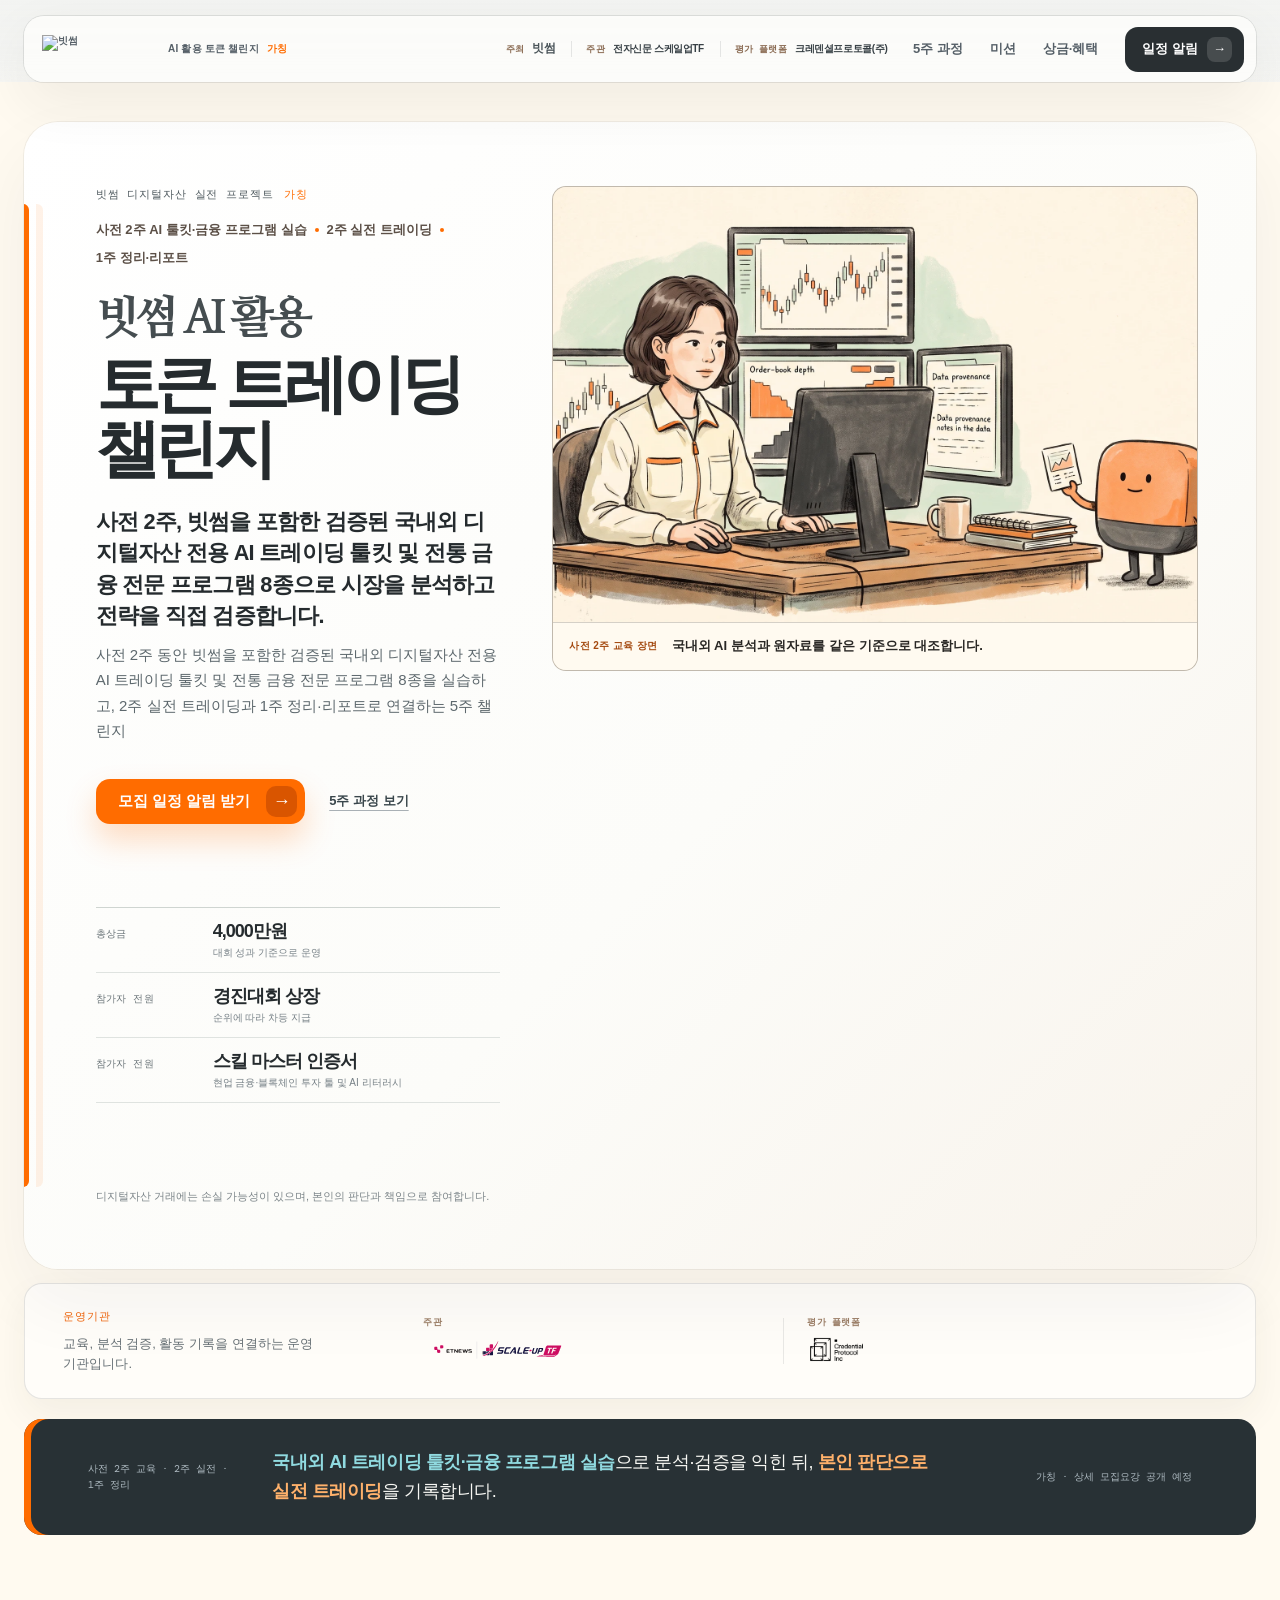
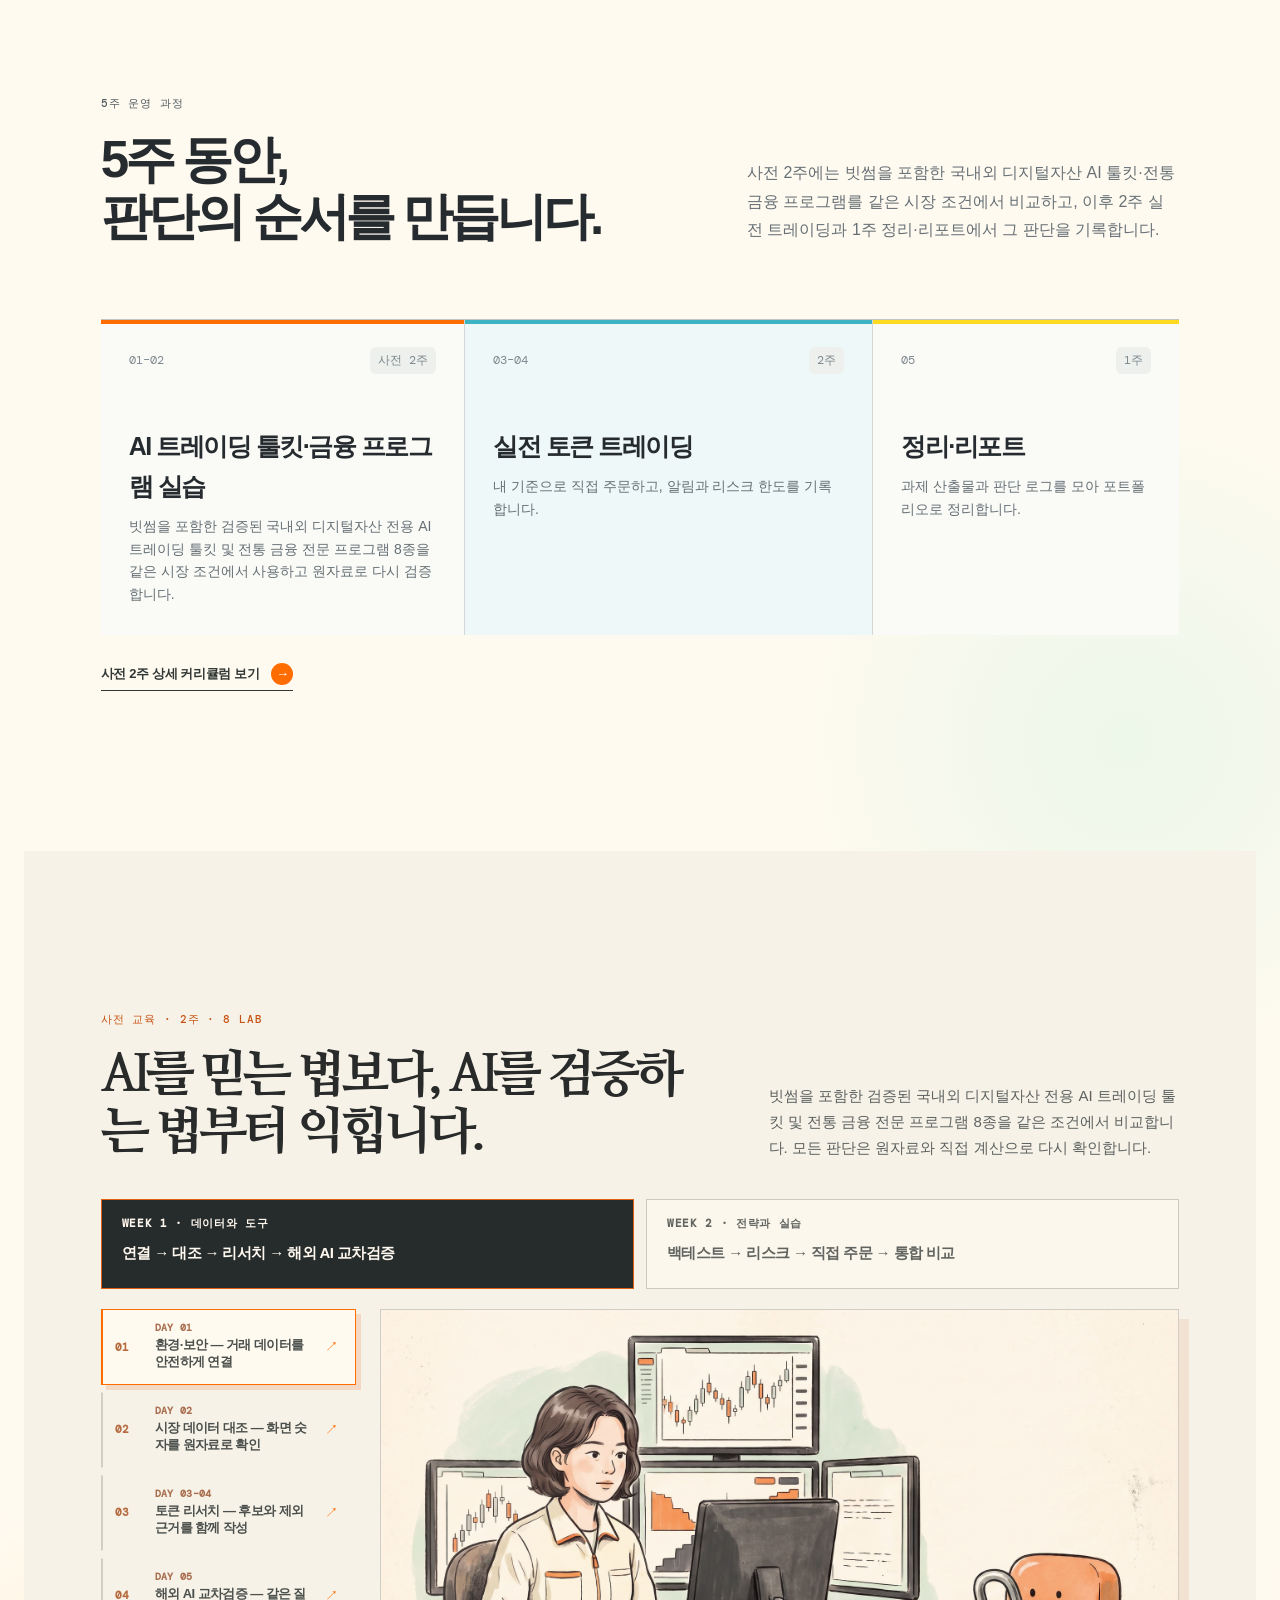
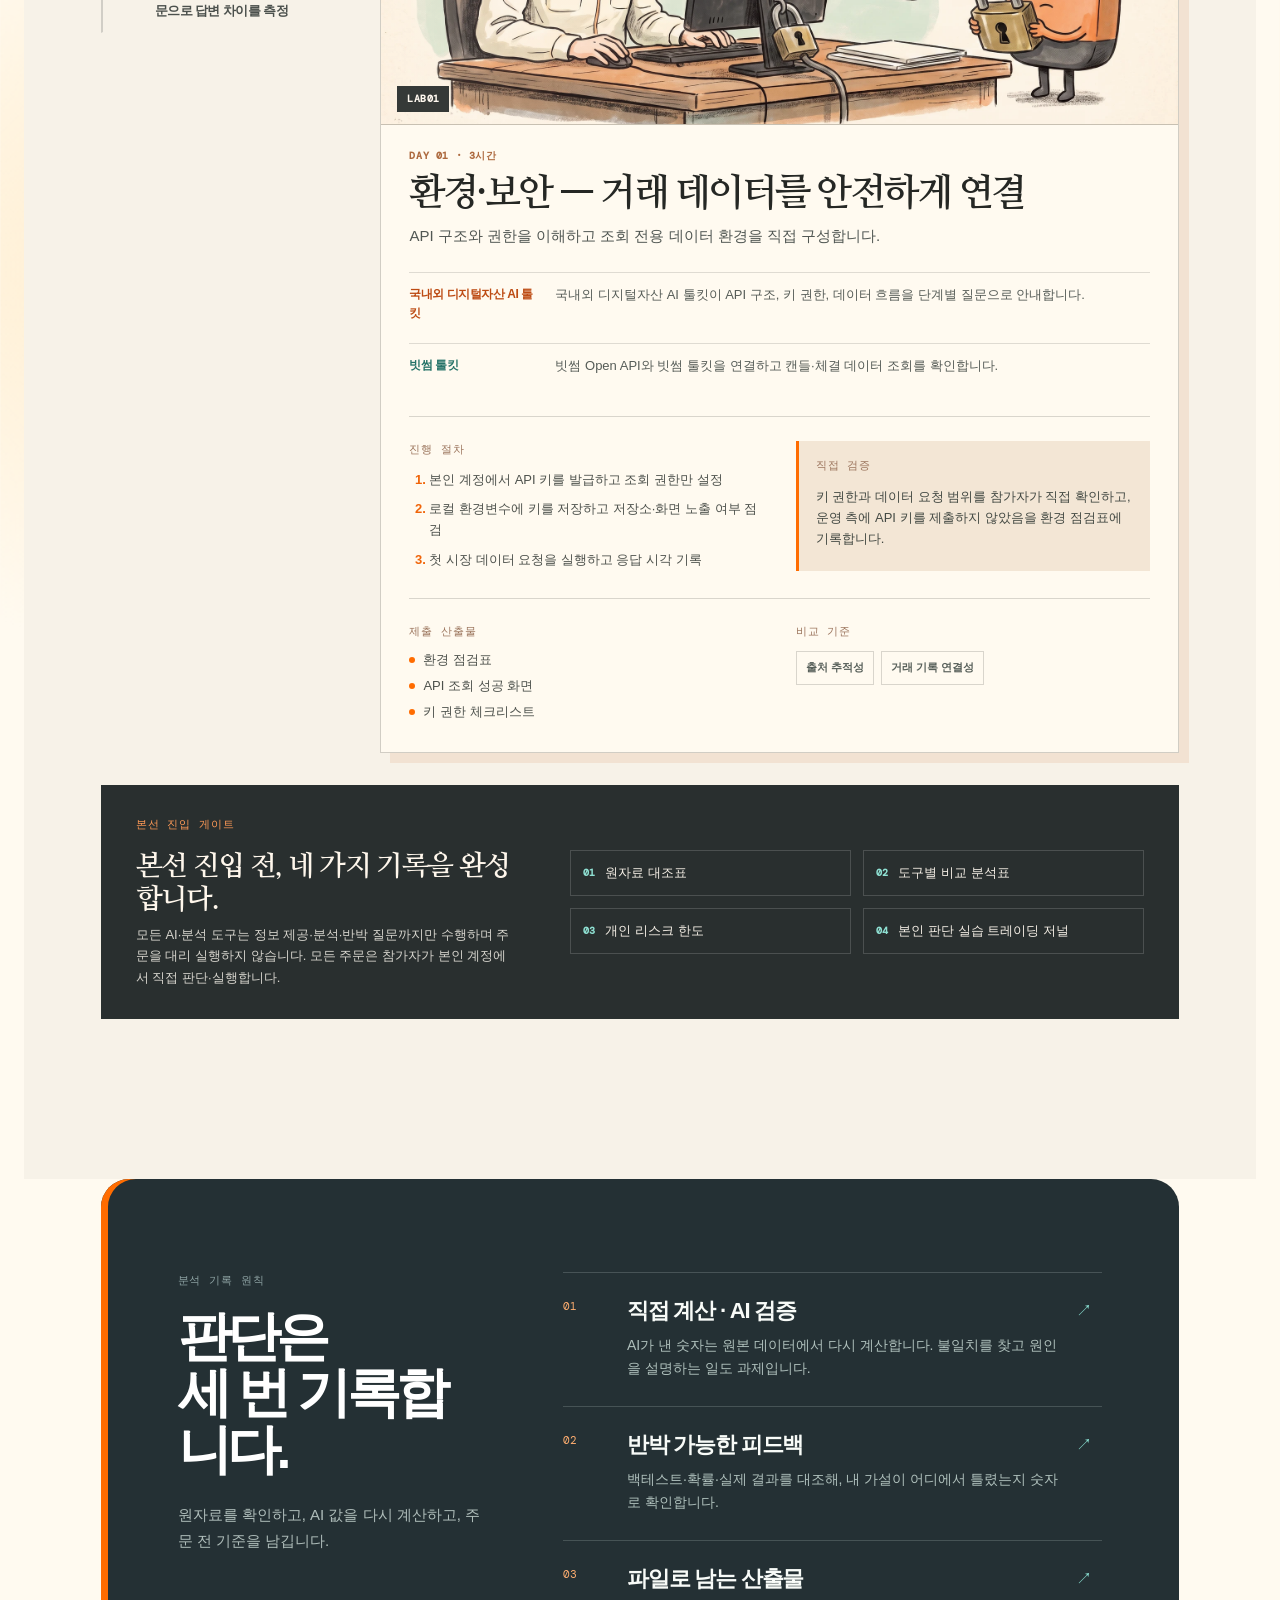
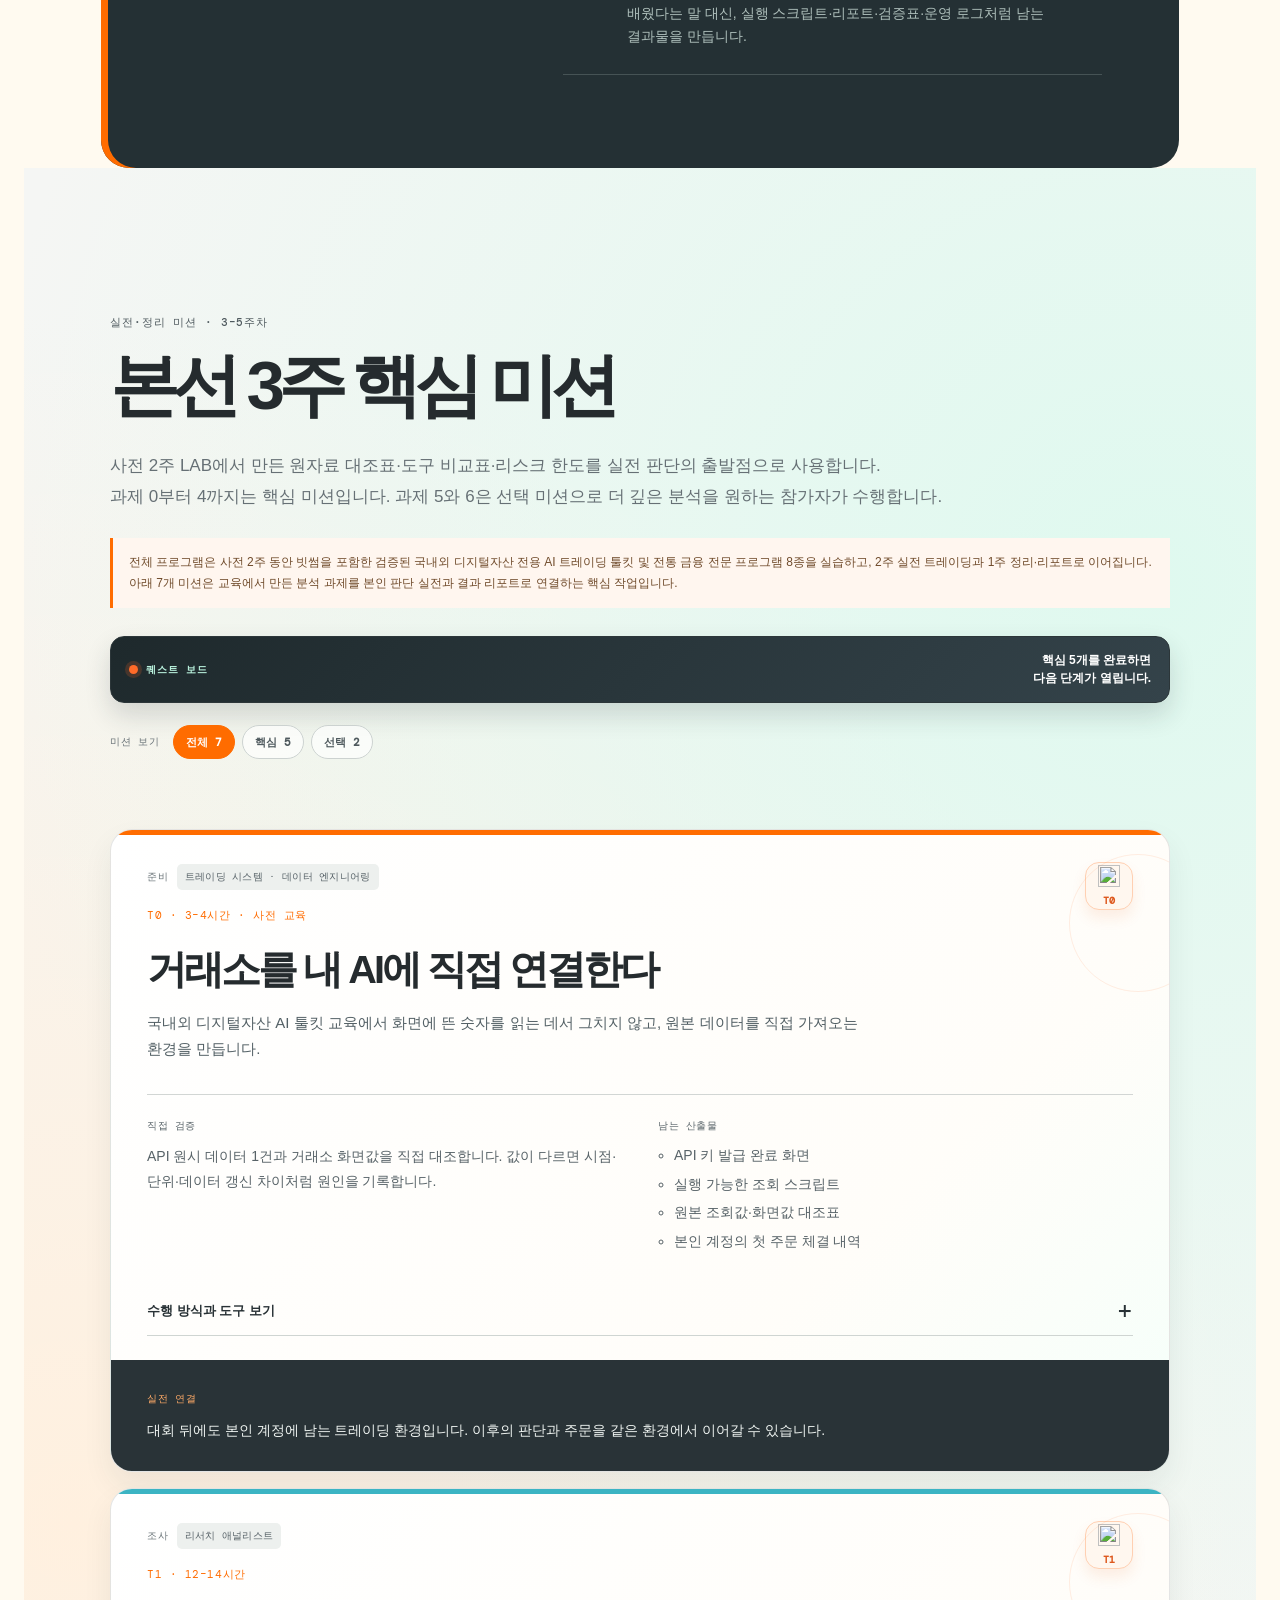
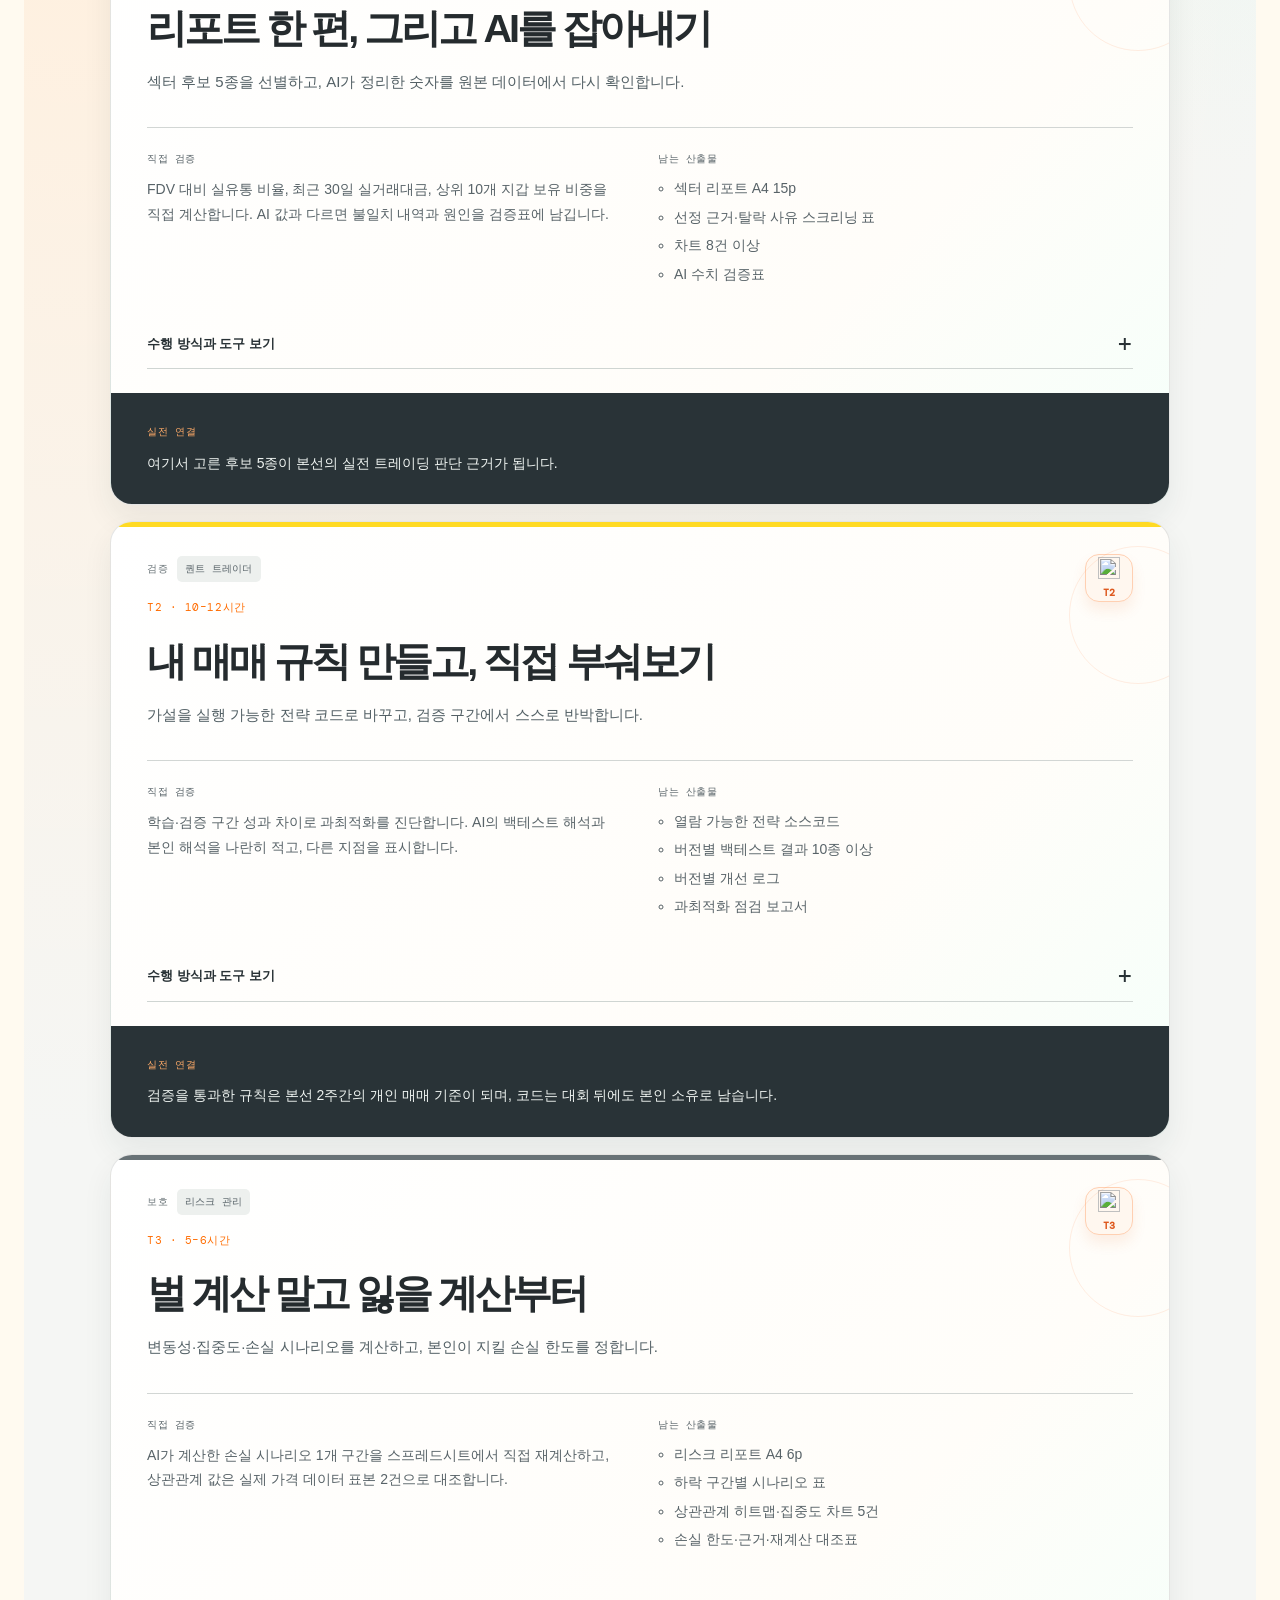
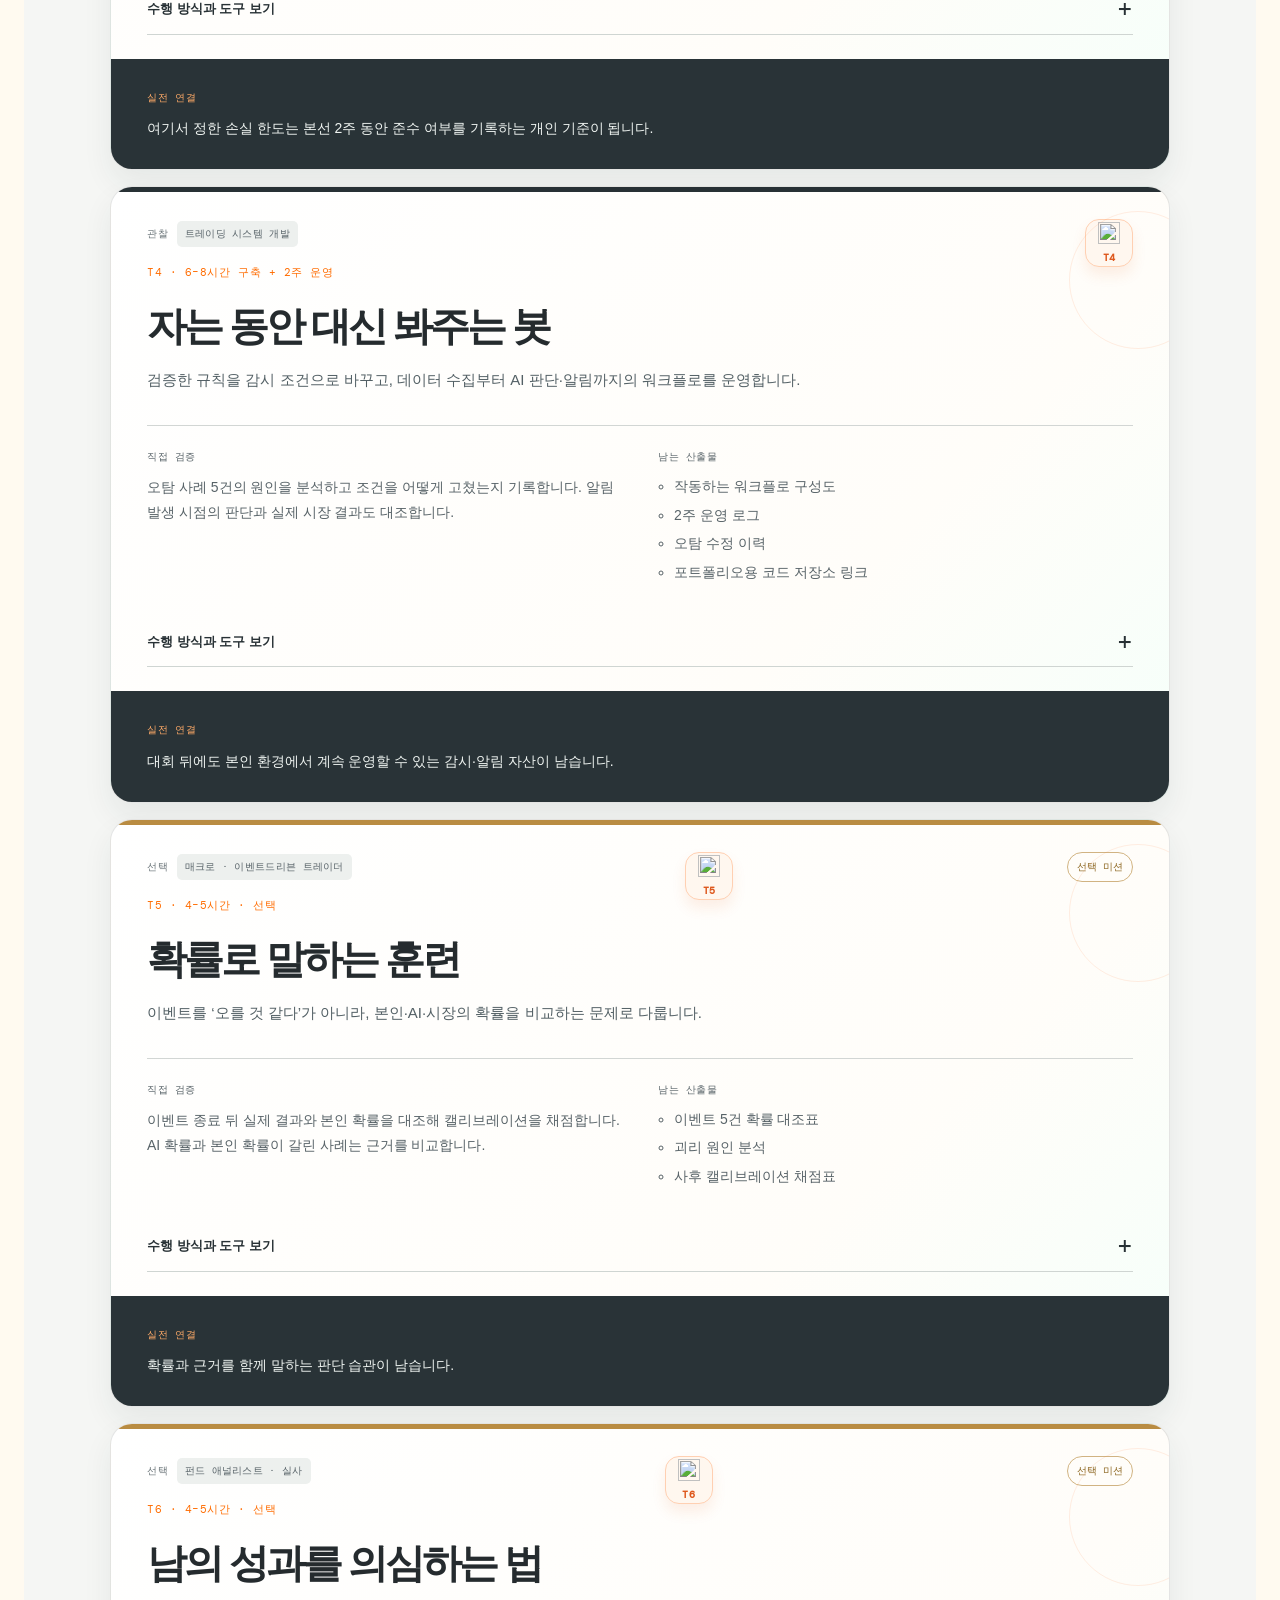
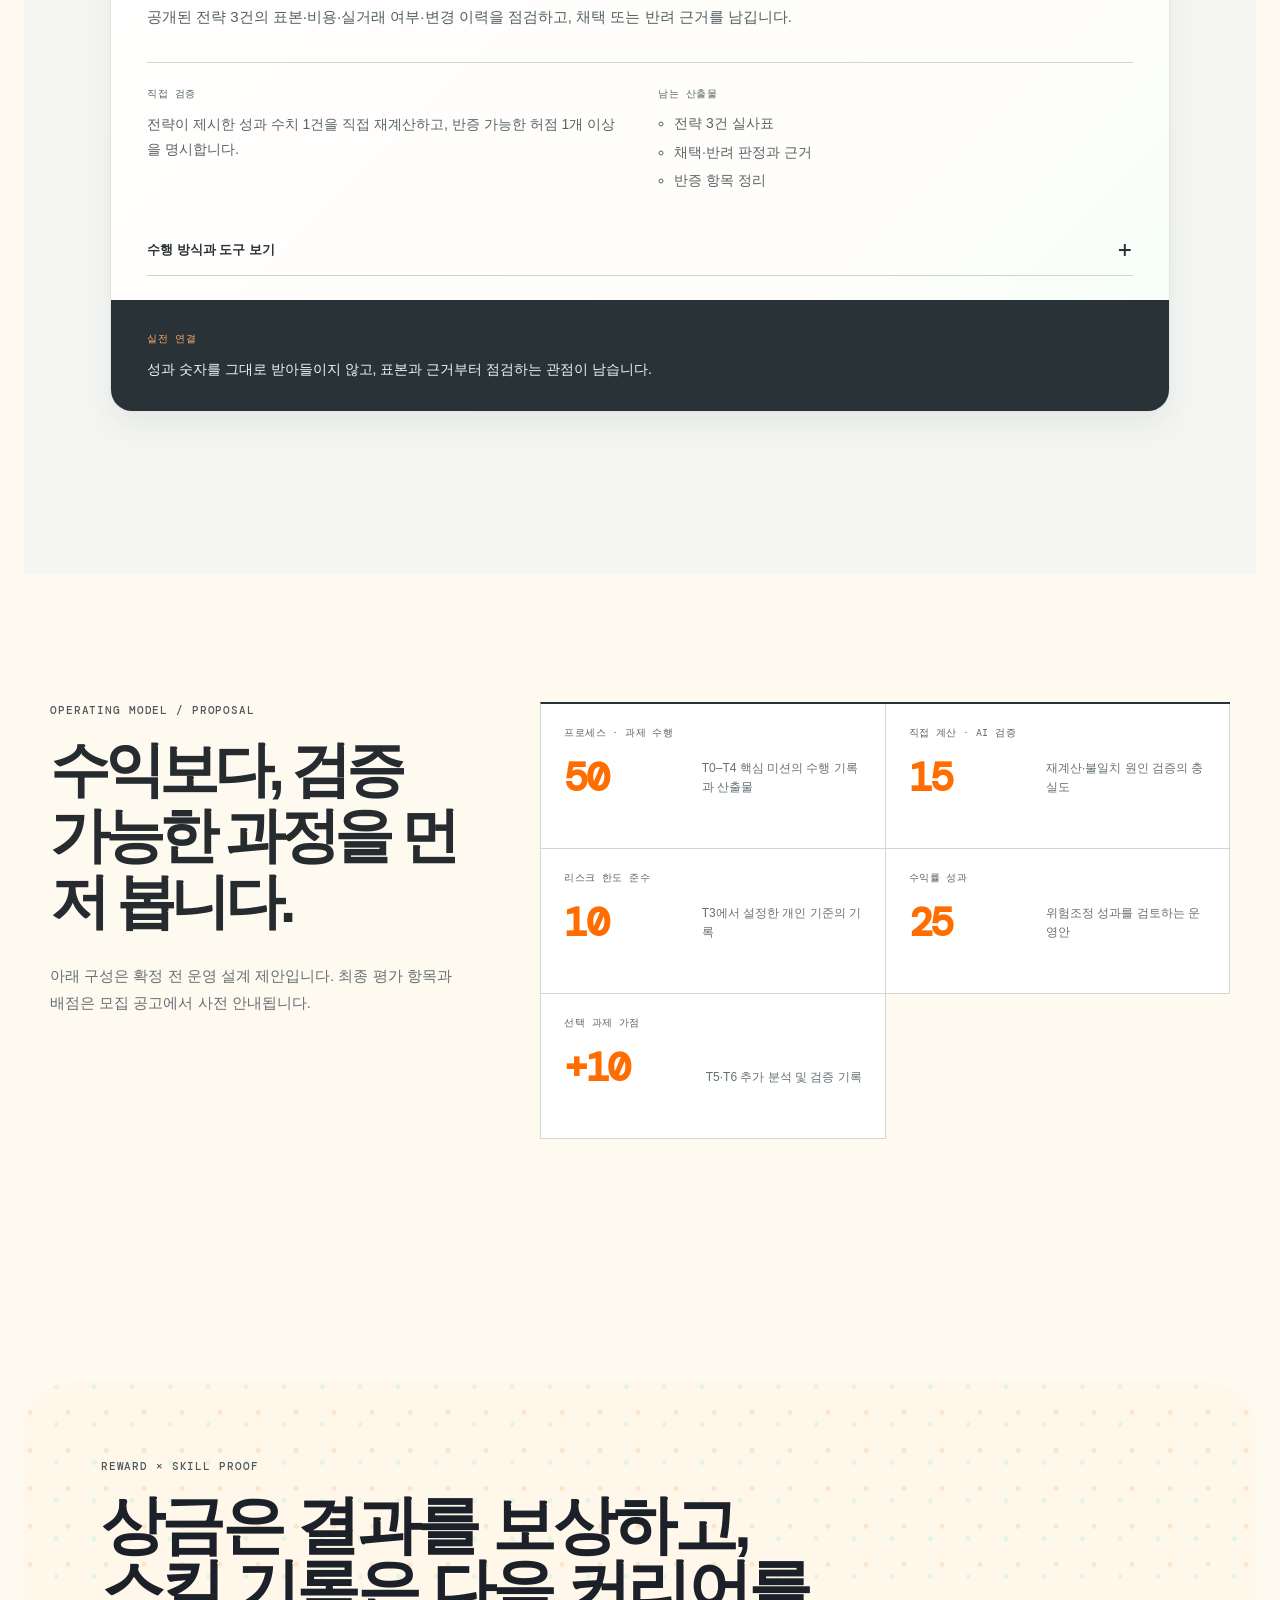
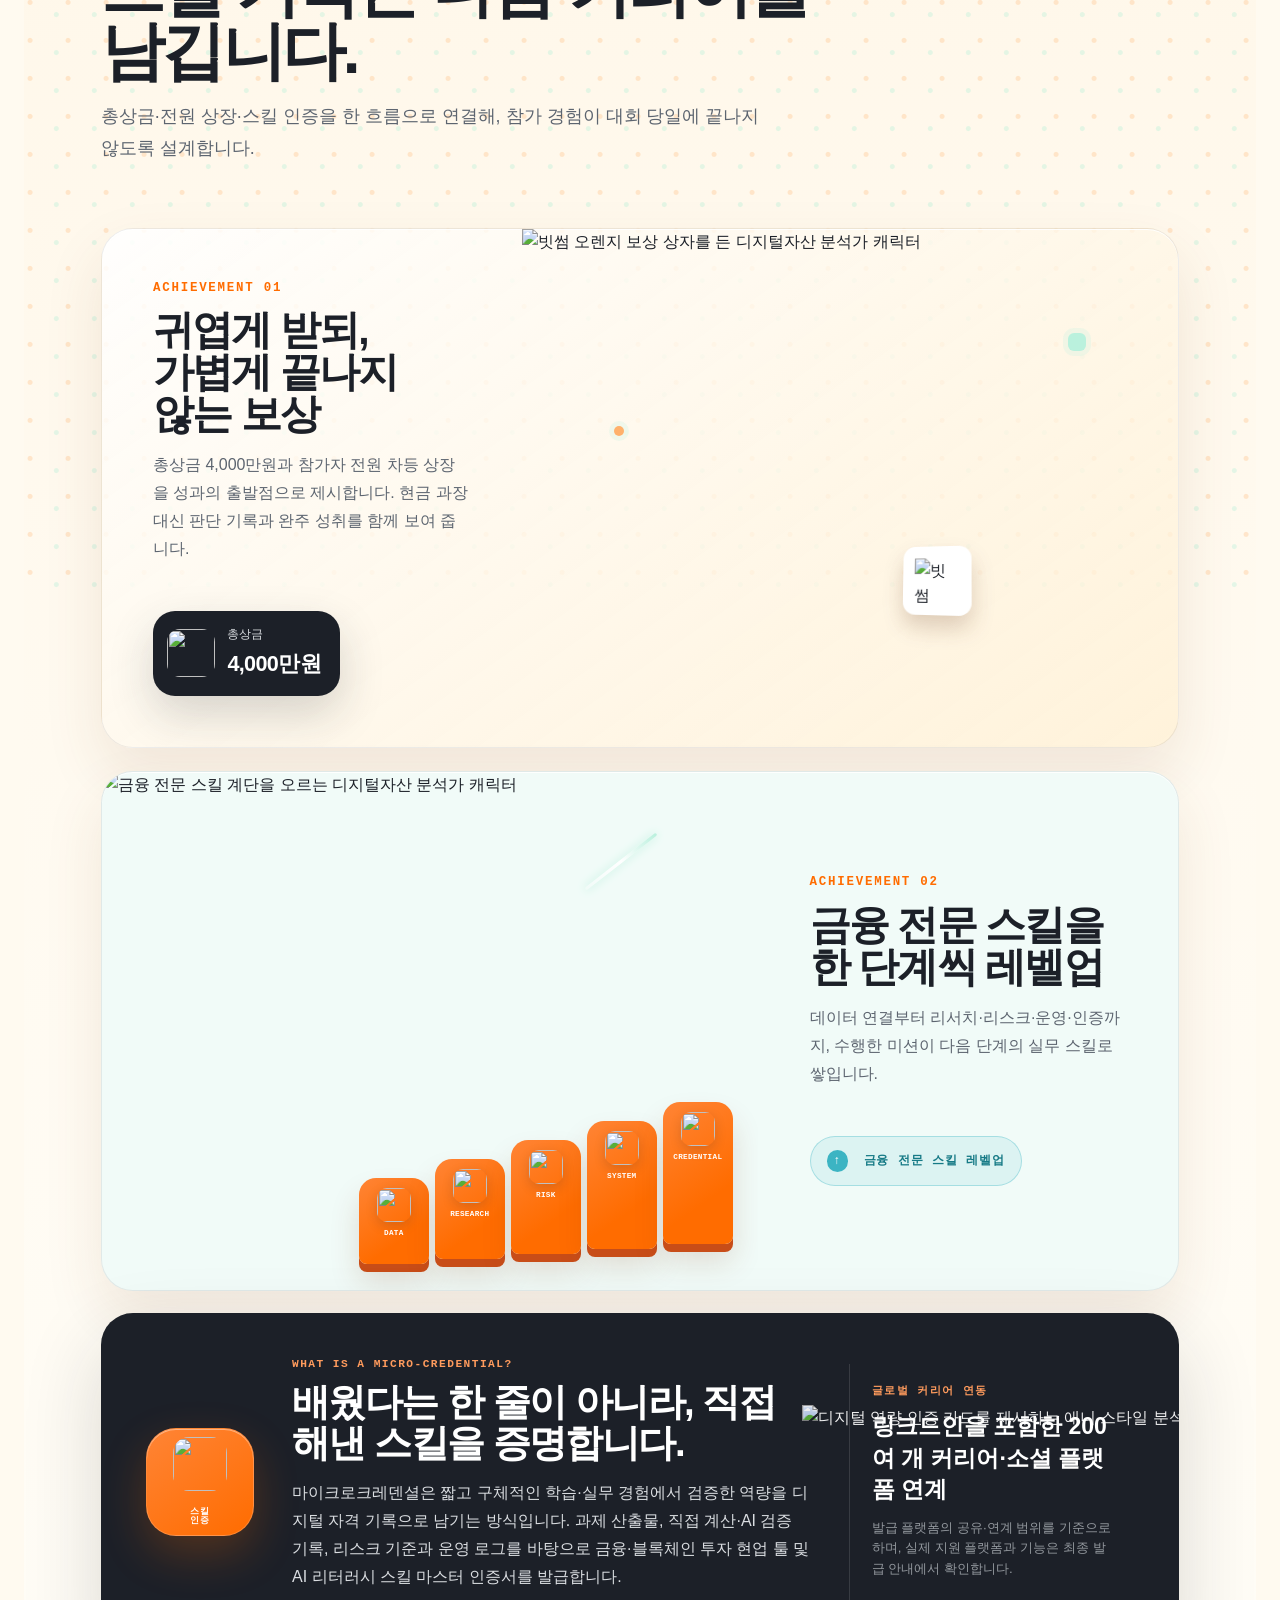
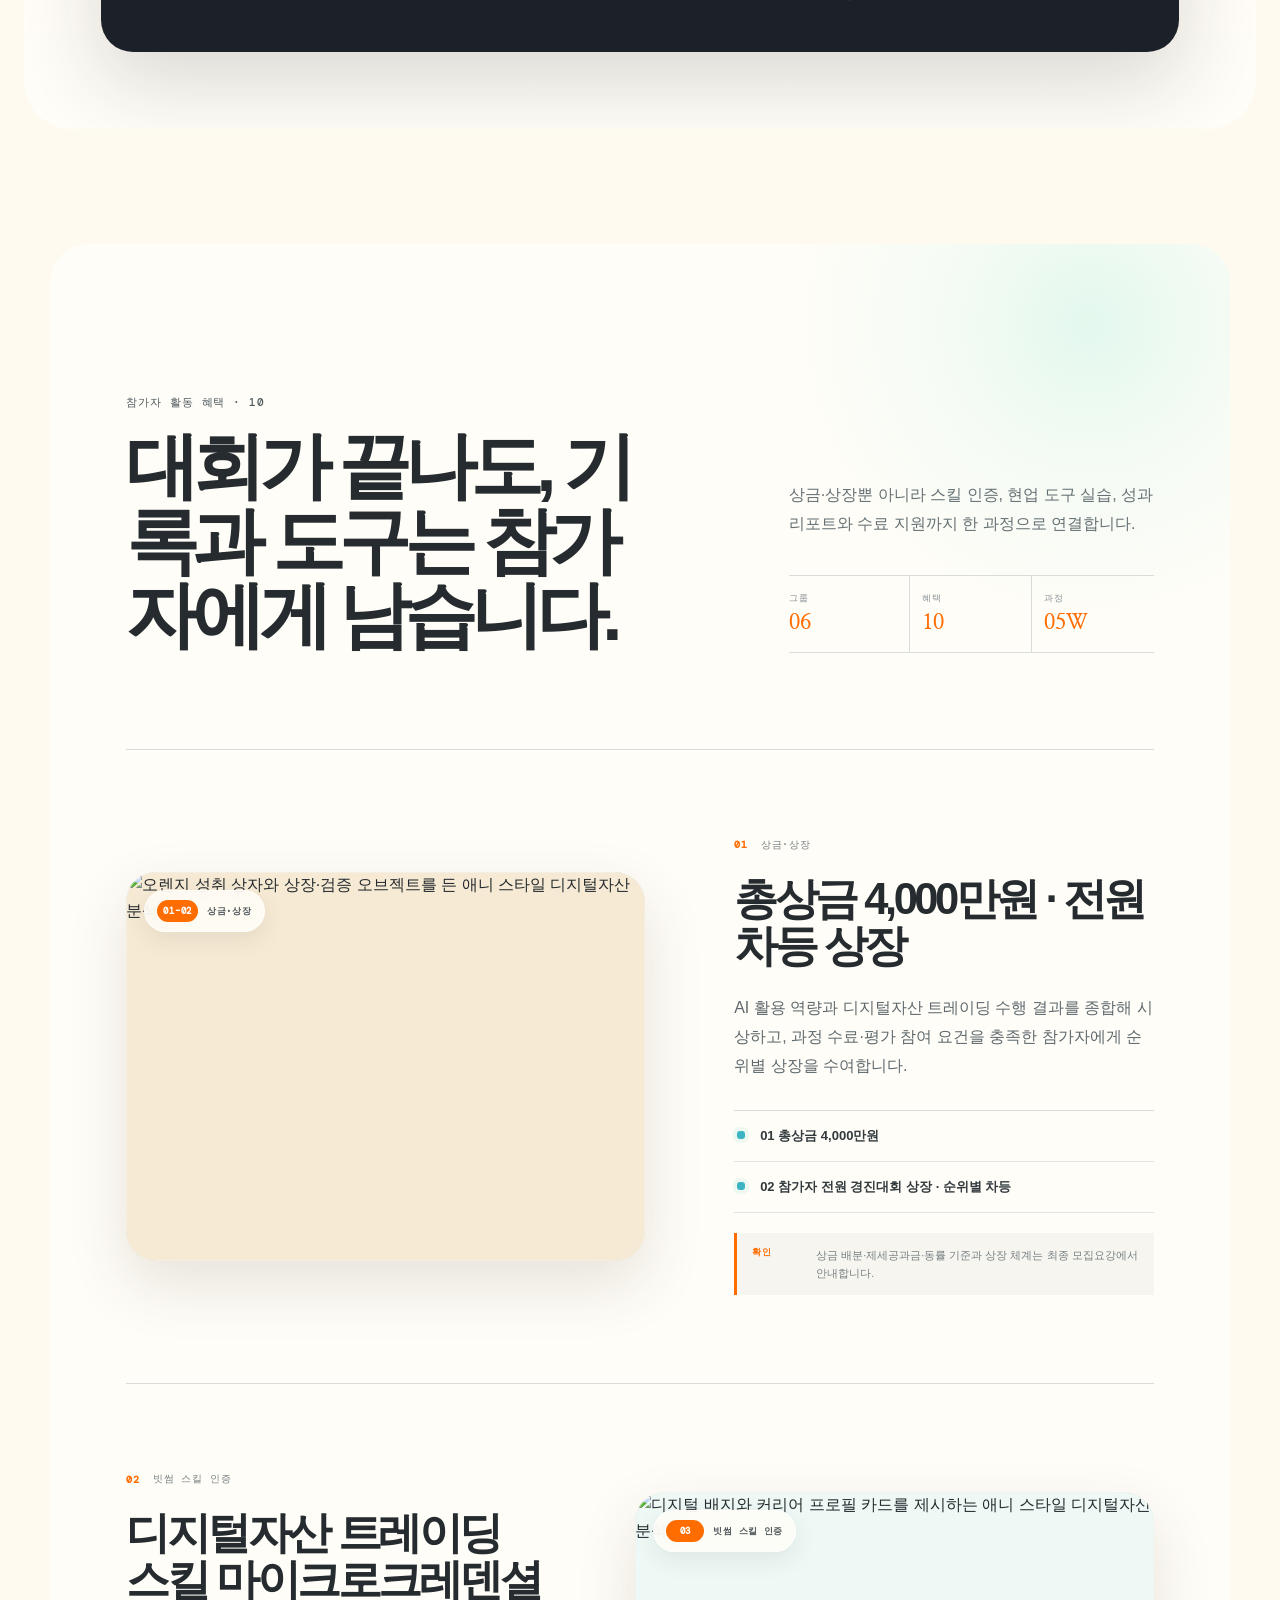
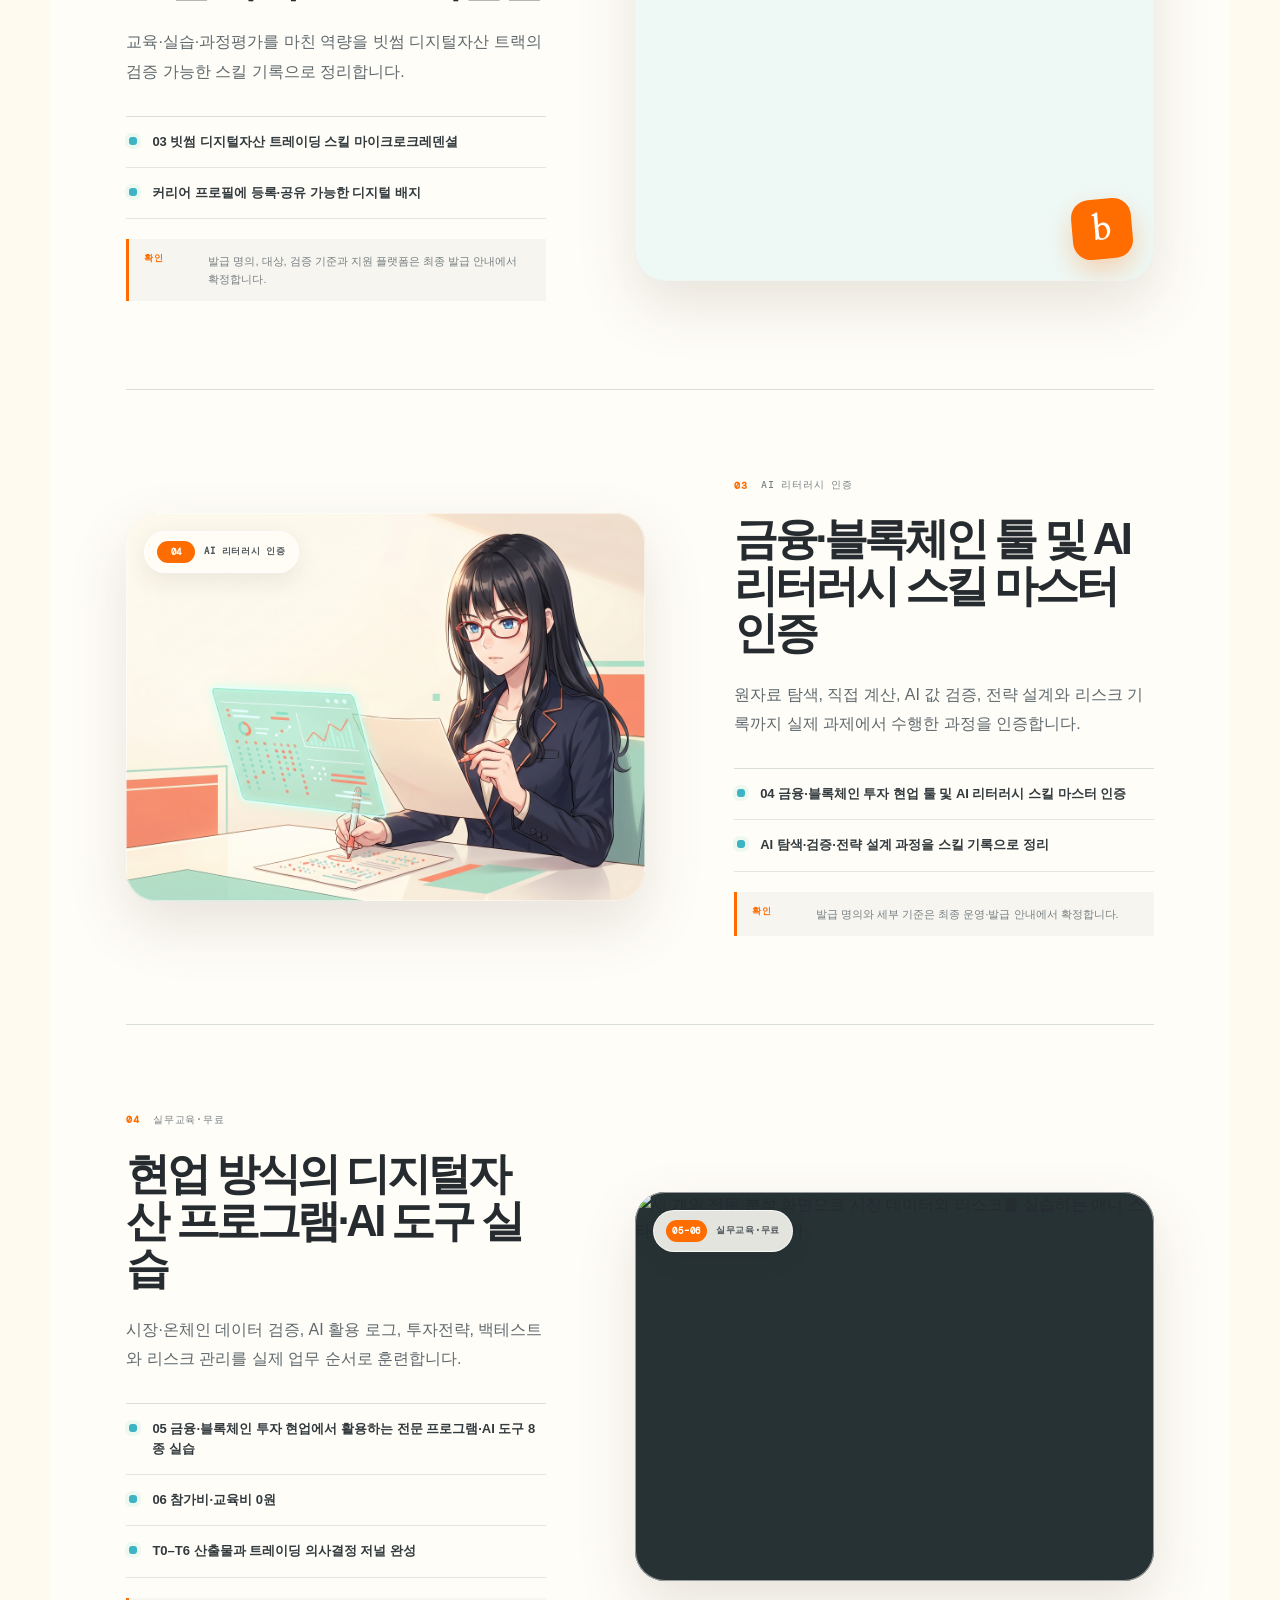
==== bithumb/index.html @ a986686d "Publish Bithumb and Minara proposal pages" ====
<!doctype html><html lang="ko"><head><meta charset="UTF-8"/><meta name="viewport" content="width=device-width, initial-scale=1.0"/><meta name="theme-color" content="#ff6c00"/><meta name="description" content="빗썸 AI 활용 토큰 트레이딩 챌린지 가칭. 2주 실습, 2주 실전 토큰 트레이딩, 1주 정리로 판단 과정을 기록합니다."/><link rel="preconnect" href="https://files.manuscdn.com" crossorigin/><title>빗썸 AI 활용 토큰 트레이딩 챌린지 | 빗썸 제안용</title>  <script type="module" crossorigin src="./assets/index-C8w4jBC6.js"></script>
  <link rel="stylesheet" crossorigin href="./assets/index-D1A3iehz.css">
</head><body><div id="root"></div></body></html>
---- bithumb/assets/index-D1A3iehz.css ----
@import "https://fonts.googleapis.com/css2?family=DM+Mono:wght@400;500&family=Nanum+Myeongjo:wght@700;800&family=Pretendard:wght@400;500;600;700;800&display=swap";.pre-education{color:#252724;background:#f7f2e8;position:relative}.pre-education:before{opacity:.15;content:"";pointer-events:none;background-image:radial-gradient(#2d2a241f .7px,#0000 .7px);background-size:8px 8px;position:absolute;inset:22px 18px}.pre-education>*{position:relative}.pre-education-heading{grid-template-columns:minmax(0,1fr) minmax(300px,.68fr);align-items:end;gap:64px;margin-bottom:38px;display:grid}.pre-education-heading .eyebrow{color:#c75213}.pre-education-heading h2{color:#282b2a;max-width:760px;font-family:var(--display);letter-spacing:-.07em;margin:0;font-size:clamp(34px,4vw,62px);line-height:1.04}.pre-education-heading>p{color:#5d625f;max-width:470px;margin:0;font-size:15px;line-height:1.75}.pre-week-tabs{grid-template-columns:repeat(2,minmax(0,1fr));gap:12px;margin-bottom:20px;display:grid}.pre-week-tabs button{color:#62645f;text-align:left;cursor:pointer;min-height:90px;transition:border-color .18s var(--ease-out),background .18s var(--ease-out),color .18s var(--ease-out);background:#fffbf38a;border:1px solid #2a2b2738;border-radius:0;gap:7px;padding:18px 20px;display:grid}.pre-week-tabs button span{font:800 11px/1 var(--mono);letter-spacing:.06em}.pre-week-tabs button b{letter-spacing:-.04em;font-size:15px}.pre-week-tabs button[aria-selected=true]{color:#fff8ef;background:#262c2c;border-color:#e55f12}.pre-week-tabs button:focus-visible,.lab-rail button:focus-visible{outline-offset:3px;outline:3px solid #8fe1d3}.pre-education-stage{grid-template-columns:minmax(235px,.32fr) minmax(0,1fr);align-items:start;gap:24px;display:grid}.lab-rail{gap:7px;margin:0;padding:0;list-style:none;display:grid}.lab-rail button{color:#4b504c;text-align:left;cursor:pointer;width:100%;transition:background .18s var(--ease-out),border-color .18s var(--ease-out),transform .18s var(--ease-out);background:0 0;border:1px solid #0000;border-left:2px solid #292c2a2e;grid-template-columns:30px minmax(0,1fr) 18px;align-items:center;gap:10px;padding:13px 12px;display:grid}.lab-rail button:hover{background:#ffffff7a}.lab-rail button[aria-current=step]{background:#fffaf0;border-color:#ff6c00;box-shadow:5px 5px #dc530a29}.lab-index{font:800 11px/1 var(--mono);color:#b56b3f}.lab-rail button>span:nth-child(2){gap:4px;min-width:0;display:grid}.lab-rail b{font:700 10px/1 var(--mono);letter-spacing:.03em;color:#a96f50}.lab-rail strong{letter-spacing:-.045em;font-size:13px;line-height:1.3}.lab-rail i{color:#ff6c00;font-style:normal}.lab-detail{background:#fffaf0;border:1px solid #2d2d2838;overflow:hidden;box-shadow:10px 10px #cd692c1c}.lab-scene{background:#eee5d4;border-bottom:1px solid #2d2d2833;position:relative;overflow:hidden}.lab-scene>img{aspect-ratio:16/8.3;object-fit:cover;object-position:center;filter:saturate(.92)contrast(.99);width:100%;height:auto;display:block}.lab-scene:after{content:"";pointer-events:none;background:linear-gradient(90deg,#fdf8ed26,#0000 56%);position:absolute;inset:0}.lab-scene-caption{z-index:1;pointer-events:none;justify-content:space-between;align-items:flex-end;display:flex;position:absolute;bottom:12px;left:16px;right:16px}.lab-scene-caption>span{color:#fff8ef;font:800 10px/1 var(--mono);letter-spacing:.04em;background:#242a29eb;padding:8px 10px}.bithumb-box-companion{filter:drop-shadow(0 7px #4d36231f);width:88px;height:88px}.companion-shadow{fill:#3830272e}.companion-body{fill:#ec5d0d;stroke:#2e3130;stroke-width:3px}.companion-face{fill:#ff781d;stroke:none}.companion-status{fill:#8fe1d3;stroke:#2e3130;stroke-width:2px}.companion-eye{fill:#2e3130}.companion-smile,.companion-arm,.companion-leg,.companion-prop,.companion-check{fill:none;stroke:#2e3130;stroke-linecap:round;stroke-linejoin:round;stroke-width:3px}.fill-paper{fill:#fff8eb}.fill-mint{fill:#8fe1d3}.pose-run .companion-arm,.pose-run .companion-leg{stroke-width:4px}.pose-shield .companion-prop{stroke-width:2px}.pose-stamp .companion-check{stroke:#2e3130}.lab-copy{padding:26px 28px 30px}.lab-title-line{justify-content:space-between;align-items:center;gap:14px;display:flex}.lab-title-line p,.lab-title-line span{font:800 10px/1 var(--mono);letter-spacing:.06em;color:#ad693e;margin:0}.lab-title-line span{color:#686961}.lab-copy h3{max-width:780px;font-family:var(--display);letter-spacing:-.065em;margin:12px 0 10px;font-size:clamp(27px,3vw,44px);line-height:1.08}.lab-objective{color:#515753;max-width:800px;margin:0;font-size:15px;line-height:1.65}.lab-tool-lines{gap:8px;margin-top:23px;display:grid}.tool-line{border-top:1px solid #2d2d2826;grid-template-columns:130px 1fr;gap:16px;padding:12px 0;display:grid}.tool-line b{letter-spacing:-.04em;font-size:12px}.tool-line p{color:#565c57;margin:0;font-size:13px;line-height:1.6}.tool-line.primary b{color:#bd4b13}.tool-line.toolkit b{color:#257368}.tool-line.overseas b{color:#4b5963}.lab-evidence-grid,.lab-output-row{border-top:1px solid #2d2d282e;grid-template-columns:1fr 1fr;gap:32px;margin-top:27px;padding-top:24px;display:grid}.lab-evidence-grid .eyebrow,.lab-output-row .eyebrow{color:#9a735b;margin:0 0 11px}.lab-evidence-grid ol{color:#4d514c;gap:9px;margin:0;padding-left:20px;font-size:13px;line-height:1.6;display:grid}.lab-evidence-grid li::marker{color:#f06409;font-weight:800}.direct-check{background:#f3e6d5;border-left:3px solid #ff6c00;padding:16px 17px}.direct-check p:last-child{color:#434943;margin:0;font-size:13px;line-height:1.65}.lab-output-row ul{gap:7px;margin:0;padding:0;list-style:none;display:grid}.lab-output-row li{color:#4d514c;gap:8px;font-size:13px;line-height:1.45;display:flex}.lab-output-row li:before{content:"";background:#ff6c00;border-radius:999px;width:6px;height:6px;margin-top:6px}.criteria-tags{flex-wrap:wrap;gap:7px;display:flex}.criteria-tags span{color:#58605a;border:1px solid #2c2e2a2e;padding:7px 9px;font-size:11px;font-weight:700}.pre-education-gate{color:#fff7ec;background:#292f2f;border:1px solid #29302f;grid-template-columns:minmax(270px,.8fr) 1.2fr;align-items:center;gap:52px;margin-top:32px;padding:30px 34px;display:grid}.pre-education-gate .eyebrow{color:#ff9a57}.pre-education-gate h3{font-family:var(--display);letter-spacing:-.06em;margin:10px 0 8px;font-size:28px;line-height:1.15}.pre-education-gate p:last-child{color:#d6d4cd;margin:0;font-size:13px;line-height:1.65}.pre-education-gate ul{grid-template-columns:repeat(2,minmax(0,1fr));gap:12px;margin:0;padding:0;list-style:none;display:grid}.pre-education-gate li{color:#f4eee5;border:1px solid #ffffff29;align-items:center;gap:10px;min-height:46px;padding:10px 12px;font-size:13px;display:flex}.pre-education-gate li span{font:800 10px/1 var(--mono);color:#8fe1d3}.rail-detail-link{color:#313734;letter-spacing:-.03em;border-bottom:1px solid;align-items:center;gap:12px;margin-top:28px;padding-bottom:5px;font-size:13px;font-weight:800;display:inline-flex}.rail-detail-link span{color:#fff;width:22px;height:22px;transition:transform .16s var(--ease-out);background:#ff6c00;border-radius:999px;place-items:center;font-size:13px;display:grid}.rail-detail-link:hover span{transform:translate(3px)}.rail-detail-link:focus-visible{outline-offset:4px;outline:3px solid #8fe1d3}.lab-mobile-tools,.lab-mobile-disclosures{display:none}.lab-mobile-tools details,.lab-mobile-disclosures details{border-top:1px solid #2d2d282e}.lab-mobile-tools summary,.lab-mobile-disclosures summary{cursor:pointer;list-style:none}.lab-mobile-tools summary::-webkit-details-marker{display:none}.lab-mobile-disclosures summary::-webkit-details-marker{display:none}.lab-mobile-tools summary:focus-visible,.lab-mobile-disclosures summary:focus-visible{outline-offset:3px;outline:3px solid #8fe1d3}.lab-mobile-disclosures summary{grid-template-columns:62px minmax(0,1fr) auto;align-items:center;gap:9px;min-height:52px;padding:12px 0;display:grid}.lab-mobile-disclosures summary span{font:800 10px/1 var(--mono);letter-spacing:.05em;color:#c44f12}.lab-mobile-disclosures summary b{letter-spacing:-.04em;font-size:14px}.lab-mobile-disclosures summary i{color:#777b76;font-size:11px;font-style:normal}.lab-mobile-disclosures summary:after{display:none}@media (prefers-reduced-motion:no-preference){.lab-detail{animation:labPaperEnter .48s var(--ease-out) both}.lab-scene>img{animation:9s cubic-bezier(.23,1,.32,1) infinite alternate sceneSettle}.bithumb-box-companion{animation:2.9s cubic-bezier(.23,1,.32,1) infinite companionBob}.pose-connect .companion-prop{animation:1.5s ease-in-out infinite cablePulse}.pose-scan .companion-prop{transform-origin:96px 37px;animation:2s ease-in-out infinite scanTilt}.pose-stamp .companion-prop{transform-origin:96px 44px;animation:2.2s cubic-bezier(.23,1,.32,1) infinite stampPress}@keyframes labPaperEnter{0%{opacity:0;transform:translateY(14px)}to{opacity:1;transform:translateY(0)}}@keyframes sceneSettle{0%{transform:scale(1)}to{transform:scale(1.025)}}@keyframes companionBob{0%,to{transform:translateY(0)rotate(0)}50%{transform:translateY(-5px)rotate(1deg)}}@keyframes cablePulse{50%{stroke:#ffb16e}}@keyframes scanTilt{50%{transform:rotate(-8deg)}}@keyframes stampPress{50%{transform:translateY(5px)}}}@media (width<=900px){.pre-education-heading{grid-template-columns:1fr;gap:18px}.pre-education-heading>p{max-width:680px}.pre-education-stage{grid-template-columns:1fr}.lab-rail{grid-template-columns:repeat(2,minmax(0,1fr));gap:8px}.lab-rail button{min-height:76px}.pre-education-gate{grid-template-columns:1fr;gap:24px}}@media (width<=767px){.pre-education{padding-inline:18px}.pre-education-heading{margin-bottom:24px}.pre-education-heading h2{font-size:34px}.pre-education-heading>p{font-size:15px;line-height:1.65}.pre-week-tabs{gap:8px}.pre-week-tabs button{min-height:88px;padding:13px}.pre-week-tabs button b{font-size:13px;line-height:1.35}.lab-rail{overscroll-behavior-inline:contain;scroll-snap-type:x mandatory;scrollbar-width:none;grid-template-columns:none;grid-auto-columns:minmax(210px,82vw);grid-auto-flow:column;gap:10px;padding:0 7vw 8px 0;display:grid;overflow-x:auto}.lab-rail::-webkit-scrollbar{display:none}.lab-rail li{scroll-snap-align:start}.lab-rail button{min-height:72px}.lab-rail i{display:none}.lab-detail{box-shadow:5px 5px #cd692c1c}.lab-scene>img{aspect-ratio:16/10}.lab-scene-caption{bottom:9px;left:10px;right:10px}.lab-scene-caption>span{padding:7px 8px;font-size:9px}.lab-copy{padding:18px 17px 20px}.lab-title-line{display:block}.lab-title-line p{font-size:11px;line-height:1.2}.lab-title-line span{display:none}.lab-copy h3{-webkit-line-clamp:3;-webkit-box-orient:vertical;margin:10px 0 9px;font-size:clamp(24px,7.5vw,30px);line-height:1.12;display:-webkit-box;overflow:hidden}.lab-objective{font-size:15px;line-height:1.62}.lab-desktop-tools{display:none}.lab-mobile-tools{margin-top:14px;display:grid}.lab-mobile-tools summary{justify-content:space-between;align-items:center;gap:12px;min-height:48px;padding:10px 0;display:flex}.lab-mobile-tools summary b{letter-spacing:-.04em;font-size:13px}.lab-mobile-tools summary span{color:#777b76;font-size:11px}.lab-mobile-tools .primary summary b{color:#bd4b13}.lab-mobile-tools .toolkit summary b{color:#257368}.lab-mobile-tools .overseas summary b{color:#4b5963}.lab-mobile-tools details p{color:#565c57;margin:0;padding:0 0 14px;font-size:15px;line-height:1.58}.lab-desktop-expanded{display:none}.lab-mobile-disclosures{margin-top:4px;display:block}.lab-mobile-disclosures .lab-evidence-grid,.lab-mobile-disclosures .lab-output-row{border-top:0;grid-template-columns:1fr;gap:18px;margin:0;padding:8px 0 18px}.lab-mobile-disclosures .direct-check{margin-top:2px}.lab-mobile-disclosures .lab-output-row>div+div{padding-top:3px}.pre-education-gate{margin-top:24px;padding:24px 20px}.pre-education-gate h3{font-size:25px}.pre-education-gate ul{grid-template-columns:1fr}.pre-education-gate li{font-size:13px}.rail-detail-link{margin-top:22px}}@media (prefers-reduced-motion:reduce){.lab-detail,.lab-scene>img,.bithumb-box-companion,.pose-connect .companion-prop,.pose-scan .companion-prop,.pose-stamp .companion-prop{animation:none!important}}.lab-scene-caption{justify-content:flex-start}.principle-section,.evaluation-section{grid-template-columns:minmax(0,.82fr) minmax(0,1.18fr);align-items:start;gap:6vw;max-width:1180px;margin:0 auto;padding:144px 0;display:grid}.principle-section{position:relative}.principle-section:before{opacity:.3;content:"";pointer-events:none;background:linear-gradient(110deg,#ff6c001a,#0000 52%),url(https://files.manuscdn.com/user_upload_by_module/session_file/310519663471595078/FiBxlEcZrvwbLtoO.webp) 50%/cover;width:min(55vw,640px);height:295px;position:absolute;inset:70px 0 auto auto}.principle-heading,.evaluation-heading{z-index:1;position:relative}.principle-heading h2,.evaluation-heading h2{max-width:560px;color:var(--ink);letter-spacing:-.09em;margin:0;font-size:clamp(40px,4.7vw,64px);font-weight:800;line-height:1.1}.principle-heading>p:last-child,.evaluation-heading>p:last-child{max-width:460px;color:var(--muted);margin:26px 0 0;font-size:15px;line-height:1.85}.principle-list{z-index:1;background:#252b2e1f;border:1px solid #252b2e1f;gap:1px;margin:0;padding:0;list-style:none;display:grid;position:relative}.principle-list li{background:#fcfcfaed;min-height:166px;padding:27px 30px}.principle-list span{color:var(--orange);font-family:var(--mono);letter-spacing:.08em;font-size:11px;display:block}.principle-list h3{color:var(--ink);letter-spacing:-.04em;margin:16px 0 8px;font-size:22px}.principle-list p{max-width:580px;color:var(--muted);margin:0;font-size:14px;line-height:1.75}.mission-section{background:radial-gradient(circle at 92% 8%,#dff9ef 0,#dff9ef00 24%),radial-gradient(circle at 4% 26%,#fff0df 0,#fff0df00 30%),#f5f6f4;margin:0 auto;padding:146px max(5vw,24px)}.mission-section>div,.mission-list{max-width:1060px;margin-left:auto;margin-right:auto}.mission-intro{max-width:770px}.mission-intro h2{color:var(--ink);letter-spacing:-.1em;margin:0;font-size:clamp(46px,5.4vw,76px);font-weight:800;line-height:1.04}.mission-lead{color:var(--muted);margin-top:29px;font-size:17px;line-height:1.82}.mission-lead p{margin:0}.mission-context{border-left:3px solid var(--orange);color:#704b2b;background:#fff6ef;margin:26px 0 0;padding:14px 16px;font-size:12px;line-height:1.75}.mission-quest-hud{color:#fff;background:linear-gradient(135deg,#1e292c,#34434a);border:1px solid #2c3639;border-radius:14px;justify-content:space-between;align-items:center;gap:24px;margin-top:28px;padding:15px 18px;display:flex;box-shadow:0 12px 26px #202e3129}.mission-quest-hud span{color:#baf3de;font:800 10px var(--mono);letter-spacing:.1em;align-items:center;gap:8px;display:flex}.mission-quest-hud i{background:#ff6b29;border-radius:50%;width:9px;height:9px;box-shadow:0 0 0 4px #ff6b292e}.mission-quest-hud strong{text-align:right;font-size:12px;line-height:1.45}.mission-filter{flex-wrap:wrap;align-items:center;gap:7px;margin-top:22px;display:flex}.mission-filter>span{color:#667075;font-family:var(--mono);letter-spacing:.08em;margin-right:6px;font-size:10px}.mission-filter button{color:#4e595d;min-height:34px;font:600 11px var(--mono);cursor:pointer;background:#ffffffa6;border:1px solid #ccd2d0;border-radius:999px;padding:0 12px;transition:background .18s,color .18s,border-color .18s,transform .18s}.mission-filter button:hover,.mission-filter button:focus-visible{border-color:var(--orange);outline:none;transform:translateY(-1px)}.mission-filter button.is-active{border-color:var(--orange);background:var(--orange);color:#fff}.mission-list{gap:16px;margin-top:70px;padding:0;list-style:none;display:grid}.mission-card{background:linear-gradient(135deg,#fff,#fffdf9 68%,#f5fffa);border:1px solid #252b2e1f;border-radius:22px;position:relative;overflow:hidden;box-shadow:0 14px 30px #23323512}.mission-card:before{background:var(--orange);content:"";height:5px;position:absolute;top:0;left:0;right:0}.mission-card:after{content:"";pointer-events:none;border:1px solid #ff793721;border-radius:50%;width:136px;height:136px;position:absolute;top:24px;right:-38px}.mission-research:before{background:var(--mint)}.mission-quant:before{background:var(--yellow)}.mission-risk:before{background:#687276}.mission-system:before{background:var(--charcoal)}.mission-macro:before,.mission-due-diligence:before{background:#b98c42}.mission-card-head{justify-content:space-between;align-items:flex-start;gap:18px;padding:32px 36px 0;display:flex}.mission-stage{color:#687276;font-family:var(--mono);letter-spacing:.08em;margin-right:8px;font-size:10px;display:inline-block}.mission-role{color:#566167;font-family:var(--mono);letter-spacing:.03em;background:#edf0ee;border-radius:5px;padding:5px 8px;font-size:10px;display:inline-block}.mission-number{color:var(--orange);font-family:var(--mono);letter-spacing:.05em;margin:17px 0 0;font-size:11px}.mission-quest-mark{background:#fff7ef;border:1px solid #ffd0b2;border-radius:14px;place-items:center;gap:3px;min-width:48px;height:48px;display:grid;box-shadow:0 8px 14px #e2601c1a}.mission-quest-mark img{object-fit:contain;width:22px;height:22px}.mission-quest-mark strong{color:#de591e;font:800 10px var(--mono);letter-spacing:.03em}.optional-chip{color:#8b641d;height:max-content;font-family:var(--mono);border:1px solid #b98c42a6;border-radius:99px;padding:6px 9px;font-size:10px}.mission-card h3{max-width:840px;color:var(--ink);letter-spacing:-.075em;margin:21px 36px 0;font-size:clamp(28px,3.1vw,44px);font-weight:800;line-height:1.16}.mission-summary{color:#536065;max-width:730px;margin:18px 36px 0;font-size:15px;line-height:1.75}.mission-baseline{border-top:1px solid var(--line);grid-template-columns:1fr 1fr;gap:36px;margin:32px 36px 0;padding:23px 0;display:grid}.mission-baseline>div>span,.mission-detail h4{color:#586368;font-family:var(--mono);letter-spacing:.05em;margin:0 0 10px;font-size:10px;display:block}.mission-baseline p,.mission-detail p{color:#586368;margin:0;font-size:14px;line-height:1.78}.mission-baseline ul{color:#586368;gap:5px;margin:0;padding-left:16px;font-size:14px;line-height:1.68;display:grid}.mission-toggle{color:#283135;width:calc(100% - 72px);min-height:50px;font:700 13px var(--sans);text-align:left;cursor:pointer;background:0 0;border:0;border-bottom:1px solid #cfd5d2;justify-content:space-between;align-items:center;margin:10px 36px 24px;padding:0;display:flex}.mission-toggle:hover,.mission-toggle:focus-visible{color:var(--orange);outline:none}.mission-toggle span{font:400 26px var(--mono)}.mission-detail{background:#f4f6f4;grid-template-columns:1.1fr .9fr;gap:34px;margin:0 36px 26px;padding:24px;display:grid}.mission-detail h4{margin-bottom:10px}.mission-tools>div{flex-wrap:wrap;gap:7px;display:flex}.mission-tools code{color:#e5efef;font-family:var(--mono);background:#293337;border-radius:6px;padding:6px 8px;font-size:11px;line-height:1.35}.mission-after{color:#eff4f1;background:#293337;margin:0;padding:24px 36px 28px}.mission-after span{color:#ffab68;font-family:var(--mono);letter-spacing:.08em;font-size:10px}.mission-after p{max-width:920px;margin:8px 0 0;font-size:14px;line-height:1.8}.evaluation-section{grid-template-columns:.75fr 1.25fr;padding-top:128px;padding-bottom:128px}.evaluation-grid{border-top:2px solid var(--charcoal);border-left:1px solid var(--line);grid-template-columns:1fr 1fr;margin:0;display:grid}.evaluation-grid>div{border-right:1px solid var(--line);border-bottom:1px solid var(--line);background:#fff;min-height:145px;padding:21px 23px}.evaluation-grid dt{color:#566167;font-family:var(--mono);letter-spacing:.04em;font-size:10px}.evaluation-grid dd{justify-content:space-between;align-items:end;gap:15px;margin:16px 0 0;display:flex}.evaluation-grid strong{color:var(--orange);font:800 40px/1 var(--mono);letter-spacing:-.07em}.evaluation-grid span{color:#657176;max-width:160px;font-size:12px;line-height:1.55}.benefit-tools{flex-wrap:wrap;gap:7px;margin-top:29px;display:flex}.benefit-tools span{color:#4f5d63;font-family:var(--mono);background:#fff;border:1px solid #d6dcda;border-radius:7px;padding:7px 9px;font-size:10px}.benefit-card{min-height:276px}.benefit-card h3{margin-top:42px}.benefit-card em{color:#667075;font-family:var(--sans);font-size:11px;line-height:1.55;right:27px}.notice-list{gap:11px;max-width:850px;margin:0;padding:0;list-style:none;display:grid}.notice-list li{color:var(--muted);padding-left:17px;font-size:14px;line-height:1.8;position:relative}.notice-list li:before{color:var(--orange);content:"·";font-weight:800;position:absolute;left:0}@media (width<=920px){.principle-section,.evaluation-section{grid-template-columns:1fr;gap:48px;padding:94px 7vw}.principle-section:before{width:80vw}.mission-section{padding:94px 7vw}.mission-baseline,.mission-detail{grid-template-columns:1fr;gap:22px}.evaluation-grid{max-width:650px}.mission-detail{margin-left:30px;margin-right:30px}.mission-card-head{padding-left:30px;padding-right:30px}.mission-card h3,.mission-summary,.mission-baseline{margin-left:30px;margin-right:30px}.mission-toggle{width:calc(100% - 60px);margin-left:30px;margin-right:30px}.mission-after{padding-left:30px;padding-right:30px}}@media (width<=600px){.principle-section,.evaluation-section{padding:68px 24px}.principle-heading h2,.evaluation-heading h2{font-size:40px}.principle-list li{min-height:0;padding:23px 20px}.principle-list h3{font-size:19px}.principle-list p{font-size:13px}.mission-section{padding:72px 24px}.mission-intro h2{word-break:keep-all;overflow-wrap:normal;font-size:45px}.mission-lead{font-size:14px}.mission-quest-hud{margin-top:22px;padding:13px 14px}.mission-quest-hud strong{font-size:11px}.mission-filter{margin-top:26px}.mission-filter>span{width:100%;margin-bottom:3px}.mission-list{gap:12px;margin-top:46px}.mission-card{border-radius:16px}.mission-card-head{padding:26px 20px 0}.mission-stage{margin-bottom:7px;display:block}.mission-quest-mark{min-width:42px;height:42px}.mission-card h3{margin:18px 20px 0;font-size:29px}.mission-summary{margin:15px 20px 0;font-size:13px}.mission-baseline{gap:22px;margin:27px 20px 0;padding-top:19px}.mission-baseline p,.mission-baseline ul{font-size:13px}.mission-toggle{width:calc(100% - 40px);margin-left:20px;margin-right:20px;font-size:12px}.mission-detail{margin-left:20px;margin-right:20px;padding:20px}.mission-detail p{font-size:13px}.mission-after{padding:22px 20px;overflow:hidden}.mission-after p{font-size:13px}.evaluation-grid{grid-template-columns:1fr}.evaluation-grid>div{min-height:118px}.evaluation-grid strong{font-size:36px}.benefit-tools{margin-top:21px}.benefit-card{min-height:240px}.benefit-card em{right:23px}.notice-list li{font-size:13px}}.achievement-story{color:#1c2028;isolation:isolate;background:#fffaf1;border-radius:48px;margin:clamp(5rem,9vw,9rem) 0;padding:clamp(3rem,6vw,6rem);position:relative;overflow:hidden}.achievement-story:before{content:"";z-index:-1;background:radial-gradient(circle,#ffdcc2 0,#ffdcc200 68%);height:42%;position:absolute;inset:-24% -8% auto 40%}.achievement-heading{max-width:850px;margin-bottom:clamp(2.5rem,5vw,5rem)}.achievement-heading h2{letter-spacing:-.055em;max-width:780px;margin:.45rem 0 1.2rem;font-size:clamp(2.35rem,5vw,5rem);line-height:.98}.achievement-heading>p:last-child{color:#5d6570;max-width:680px;font-size:clamp(1rem,1.4vw,1.2rem);line-height:1.75}.achievement-scene{border:1px solid #1c202814;border-radius:36px;grid-template-columns:minmax(280px,.78fr) minmax(0,1.22fr);min-height:520px;margin-top:1.4rem;display:grid;position:relative;overflow:hidden;box-shadow:0 30px 90px #32221417}.achievement-scene.skill-scene{background:#f1fbf8;grid-template-columns:minmax(0,1.22fr) minmax(280px,.78fr)}.reward-scene{background:#fff2df}.achievement-copy{z-index:2;flex-direction:column;justify-content:center;padding:clamp(2rem,4vw,4.5rem);display:flex;position:relative}.achievement-copy>span{color:#ff6c00;letter-spacing:.14em;font:700 .78rem/1.2 IBM Plex Mono,monospace}.achievement-copy h3{letter-spacing:-.045em;max-width:460px;margin:.9rem 0 1rem;font-size:clamp(2rem,3.2vw,3.6rem);line-height:1.02}.achievement-copy>p{color:#5d6570;max-width:500px;line-height:1.75}.achievement-visual{min-height:100%;margin:0;position:relative;overflow:hidden}.achievement-visual>img:first-child{object-fit:cover;width:100%;height:100%;display:block}.reward-proof{color:#fff;background:#1c2028;border-radius:22px;grid-template-columns:auto auto;align-self:flex-start;align-items:center;gap:.15rem .75rem;margin-top:2rem;padding:.85rem 1.2rem .85rem .9rem;display:grid;box-shadow:0 18px 45px #1c20282e}.reward-proof img{border-radius:13px;grid-row:1/3}.reward-proof span{color:#dadde1;font-size:.78rem}.reward-proof strong{letter-spacing:-.03em;font-size:1.35rem}.skill-icon-stairs{align-items:flex-end;gap:6px;margin:0;padding:0;list-style:none;display:flex;position:absolute;bottom:clamp(1rem,2vw,2rem);right:clamp(1rem,2vw,2rem)}.skill-icon-stairs li{width:70px;height:calc(86px + var(--step)*14px);transform:translateY(calc(var(--step)*-5px));color:#fff;background:linear-gradient(145deg,#ff8435,#ff6c00 68%);border-radius:17px 17px 8px 8px;flex-direction:column;justify-content:flex-start;align-items:center;padding:.65rem .4rem;display:flex;box-shadow:0 16px 30px #ff6c003d,inset 0 1px #ffffff59}.skill-icon-stairs img{border-radius:10px;box-shadow:0 4px 12px #1c202829}.skill-icon-stairs span{letter-spacing:.04em;margin-top:.45rem;font:700 .48rem/1 IBM Plex Mono,monospace}.level-up-chip{color:#167a86;letter-spacing:.08em;background:#3cb4c31c;border:1px solid #3cb4c359;border-radius:999px;align-self:flex-start;margin-top:2rem;padding:.8rem 1rem;font:700 .75rem/1 IBM Plex Mono,monospace}.level-up-chip i{color:#fff;background:#3cb4c3;border-radius:50%;place-items:center;width:1.35rem;height:1.35rem;margin-right:.45rem;font-style:normal;display:inline-grid}.credential-proof{color:#fff;background:#1c2028;border-radius:32px;grid-template-columns:auto minmax(0,1fr) minmax(260px,.55fr);align-items:center;gap:clamp(1.4rem,3vw,3rem);margin-top:1.4rem;padding:clamp(1.8rem,3.5vw,3.4rem);display:grid;box-shadow:0 30px 80px #1c202829}.credential-seal{background:linear-gradient(145deg,#ff8435,#ff6c00);border:1px solid #ffffff29;border-radius:30px;place-items:center;width:108px;height:108px;display:grid;box-shadow:inset 0 1px #fff6,0 18px 45px #ff6c003d}.credential-seal img{border-radius:16px}.credential-seal span{letter-spacing:.1em;text-align:center;font:800 .56rem/1.1 IBM Plex Mono,monospace}.credential-copy>p:first-child,.credential-global>span{color:#ff9b5d;letter-spacing:.13em;font:700 .7rem/1.2 IBM Plex Mono,monospace}.credential-copy h3{letter-spacing:-.04em;max-width:650px;margin:.5rem 0 1rem;font-size:clamp(1.8rem,3vw,3.2rem);line-height:1.05}.credential-copy>p:last-child{color:#dadde1;max-width:760px;line-height:1.75}.credential-global{border-left:1px solid #ffffff1f;flex-direction:column;gap:.8rem;padding:1.35rem;display:flex}.credential-global strong{font-size:clamp(1.15rem,1.8vw,1.6rem);line-height:1.35}.credential-global small{color:#93989e;line-height:1.55}.skill-icon-stairs li:after{content:"";opacity:0;background:radial-gradient(circle,#3cb4c36b,#3cb4c300 70%);border-radius:50%;width:30px;height:30px;position:absolute;transform:translateY(-25px)}@media (prefers-reduced-motion:no-preference){.skill-icon-stairs li{animation:.8s cubic-bezier(.23,1,.32,1) both step-rise;animation-delay:calc(var(--step)*90ms)}.skill-icon-stairs li:after{animation:2.4s ease-out infinite skill-pulse;animation-delay:calc(var(--step)*.28s)}}@keyframes step-rise{0%{opacity:0;transform:translateY(32px)}to{opacity:1;transform:translateY(calc(var(--step)*-5px))}}@keyframes skill-pulse{0%,55%{opacity:0;transform:translateY(0)scale(.6)}70%{opacity:.8}to{opacity:0;transform:translateY(-38px)scale(1.45)}}@media (width<=980px){.achievement-story{border-radius:34px;padding:2.2rem}.achievement-scene,.achievement-scene.skill-scene{grid-template-columns:1fr;min-height:0}.achievement-scene.skill-scene .achievement-visual{order:2}.achievement-visual{min-height:430px}.credential-proof{grid-template-columns:auto 1fr}.credential-global{border-top:1px solid #ffffff1f;border-left:0;grid-column:1/-1}}@media (width<=640px){.achievement-story{border-radius:26px;margin:4rem -.2rem;padding:1.25rem}.achievement-heading h2{font-size:2.55rem}.achievement-scene{border-radius:25px}.achievement-copy{padding:1.6rem}.achievement-copy h3{font-size:2.2rem}.achievement-visual{min-height:310px}.skill-icon-stairs{gap:3px;bottom:.65rem;right:.65rem}.skill-icon-stairs li{width:47px;height:calc(64px + var(--step)*9px);border-radius:12px 12px 5px 5px;padding:.4rem .2rem}.skill-icon-stairs img{width:25px;height:25px}.skill-icon-stairs span{font-size:.36rem}.credential-proof{border-radius:25px;grid-template-columns:1fr;padding:1.5rem}.credential-seal{width:88px;height:88px}.credential-global{grid-column:auto;padding:1.1rem 0 0}.reward-proof{width:100%}}.reward-box-visual{isolation:isolate;position:relative;overflow:hidden}.reward-box-art{width:100%;height:auto;transition:transform .7s cubic-bezier(.23,1,.32,1);display:block}.reward-box-visual:hover .reward-box-art{transform:scale(1.025)}.reward-quest-spark{z-index:2;background:#baf1dd;border-radius:6px;width:18px;height:18px;animation:3.4s ease-in-out infinite quest-float;position:absolute;box-shadow:0 0 0 5px #baf1dd38}.spark-a{top:20%;right:14%}.spark-b{background:#ffb16c;width:10px;height:10px;animation-delay:-1.3s;top:38%;left:14%}.official-bithumb-boxmark{z-index:2;aspect-ratio:1;background:#fff;border-radius:18%;place-items:center;width:10.5%;display:grid;position:absolute;bottom:25.5%;right:31.5%;transform:perspective(180px)rotateY(-8deg)rotateX(3deg);box-shadow:0 12px 22px #5a280a33}.official-bithumb-boxmark img{object-fit:contain;width:66%;height:66%;display:block}.achievement-visual{position:relative;overflow:hidden}.achievement-visual>img{width:100%;height:auto;display:block}.skill-quest-comet{z-index:2;background:linear-gradient(90deg,#0000,#fff,#b9f0dd);border-radius:9px;width:90px;height:3px;animation:4.8s ease-in-out infinite quest-comet;position:absolute;top:17%;right:14%;transform:rotate(-38deg);box-shadow:0 0 10px #b9f0dd}.credential-proof{position:relative;overflow:hidden}.credential-visual{z-index:0;opacity:.92;pointer-events:none;width:38%;margin:0;position:absolute;bottom:-18%;right:-3%}.credential-visual img{width:100%;height:auto;display:block}.credential-proof>:not(.credential-visual){z-index:1;position:relative}.credential-copy{max-width:600px}.credential-global{max-width:440px}@keyframes quest-float{0%,to{transform:translateY(0)rotate(0)}50%{transform:translateY(-10px)rotate(12deg)}}@keyframes quest-comet{0%,35%,to{opacity:0;transform:translate(-30px,28px)rotate(-38deg)}45%,70%{opacity:1;transform:translate(16px,-8px)rotate(-38deg)}}@media (prefers-reduced-motion:reduce){.reward-quest-spark,.skill-quest-comet{animation:none}.reward-box-art{transition:none}}@media (width<=760px){.official-bithumb-boxmark{border-radius:14%;width:12%;bottom:23%;right:30%}.credential-visual{opacity:1;width:100%;margin:14px 0 -3px;position:relative;bottom:auto;right:auto}.credential-copy{max-width:none}}.achievement-heading h2,.achievement-copy h3{word-break:keep-all;overflow-wrap:normal}@media (width<=640px){.achievement-heading h2{font-size:2.3rem;line-height:1.02}.achievement-copy h3{font-size:2rem;line-height:1.05}}.benefit-showcase{color:var(--ink);background:#fffdf8;border-radius:38px;margin:0 2vw;padding:150px max(6vw,34px);position:relative;overflow:hidden}.benefit-showcase:before{content:"";pointer-events:none;background:radial-gradient(circle,#66e1c12e 0,#66e1c10f 36%,#0000 70%);border-radius:50%;width:620px;height:620px;position:absolute;top:-230px;right:-170px}.principle-section:before{background-image:linear-gradient(110deg,#ff6c001a,#0000 52%),url(https://files.manuscdn.com/user_upload_by_module/session_file/310519663471595078/FiBxlEcZrvwbLtoO.webp)}.benefit-showcase-head{z-index:1;grid-template-columns:1.08fr .72fr;align-items:end;gap:9vw;max-width:1320px;margin:0 auto 96px;display:grid;position:relative}.benefit-showcase-head h2{letter-spacing:-.095em;max-width:790px;margin:0;font-size:clamp(45px,5.7vw,82px);font-weight:800;line-height:1.02}.benefit-showcase-summary>p{color:#657074;margin:0;font-size:16px;line-height:1.84}.benefit-showcase-summary dl{border-top:1px solid #d9ddda;border-bottom:1px solid #d9ddda;grid-template-columns:repeat(3,1fr);margin:36px 0 0;display:grid}.benefit-showcase-summary dl>div{border-right:1px solid #d9ddda;padding:16px 12px}.benefit-showcase-summary dl>div:first-child{padding-left:0}.benefit-showcase-summary dl>div:last-child{border-right:0}.benefit-showcase-summary dt{color:#889195;font:9px var(--mono);letter-spacing:.1em}.benefit-showcase-summary dd{color:var(--orange);font:700 21px var(--display);margin:5px 0 0}.benefit-stories{z-index:1;border-top:1px solid #d9ddda;max-width:1320px;margin:0 auto;padding:0;list-style:none;position:relative}.benefit-story{border-bottom:1px solid #d9ddda;grid-template-columns:minmax(0,1.05fr) minmax(320px,.85fr);align-items:center;gap:clamp(50px,7vw,108px);padding:88px 0;display:grid}.benefit-story:nth-child(2n){grid-template-columns:minmax(320px,.85fr) minmax(0,1.05fr)}.benefit-story:nth-child(2n) .benefit-story-visual{order:2}.benefit-story:nth-child(2n) .benefit-story-copy{order:1}.benefit-story-visual{background:#f6ead4;border-radius:30px;min-width:0;margin:0;position:relative;overflow:hidden;box-shadow:0 24px 60px #45352121,inset 0 0 0 1px #5c412314}.benefit-story-visual:after{content:"";border-radius:inherit;pointer-events:none;position:absolute;inset:0;box-shadow:inset 0 0 0 1px #ffffff80}.benefit-story-visual img{aspect-ratio:4/3;object-fit:cover;width:100%;height:auto;display:block}.benefit-story-visual figcaption{color:#4f585c;font:600 9px var(--mono);letter-spacing:.08em;-webkit-backdrop-filter:blur(10px);backdrop-filter:blur(10px);background:#fffdf8e0;border:1px solid #ffffffbd;border-radius:999px;align-items:center;gap:9px;padding:9px 12px;display:flex;position:absolute;top:18px;left:18px;box-shadow:0 8px 24px #2b241c14}.benefit-story-visual figcaption span{background:var(--orange);color:#fff;border-radius:999px;place-items:center;min-width:38px;height:22px;padding:0 6px;font-size:9px;display:grid}.benefit-official-mark{color:#fff;width:60px;height:60px;font:800 34px/1 var(--display);background:#ff6c00;border-radius:18px;place-items:center;display:grid;position:absolute;bottom:22px;right:22px;transform:rotate(-5deg);box-shadow:0 12px 28px #ff6c0047}.benefit-story-copy{max-width:520px}.benefit-story-index{color:#768083;font:10px var(--mono);letter-spacing:.08em;text-transform:uppercase;align-items:center;gap:13px;margin-bottom:24px;display:flex}.benefit-story-index span{color:var(--orange);font-weight:700}.benefit-story-index b{font-weight:500}.benefit-story h3{letter-spacing:-.08em;margin:0;font-size:clamp(31px,3.4vw,52px);font-weight:800;line-height:1.08}.benefit-story-description{color:#5f696d;margin:23px 0 0;font-size:16px;line-height:1.82}.benefit-story-copy ul{border-top:1px solid #d8ddda;margin:30px 0 0;padding:0;list-style:none}.benefit-story-copy ul li{color:#323a3d;border-bottom:1px solid #e2e5e2;padding:15px 10px 15px 26px;font-size:13px;font-weight:650;line-height:1.55;position:relative}.benefit-story-copy ul li:before{content:"";background:var(--mint);border-radius:3px;width:8px;height:8px;position:absolute;top:20px;left:3px;box-shadow:0 0 0 4px #58ccb81c}.benefit-story-condition{border-left:3px solid var(--orange);color:#777f82;background:#f6f5f0;grid-template-columns:52px 1fr;gap:12px;margin:20px 0 0;padding:13px 15px;font-size:11px;line-height:1.65;display:grid}.benefit-story-condition b{color:var(--orange);font:700 9px var(--mono);letter-spacing:.08em}.benefit-story-badge .benefit-story-visual,.benefit-story-support .benefit-story-visual{background:#eef9f6}.benefit-story-literacy .benefit-story-visual{background:#f7efe3}.benefit-story-practice .benefit-story-visual{background:#273235}.benefit-story-report .benefit-story-visual{background:#f5f2ea}@media (width<=920px){.benefit-showcase{border-radius:28px;margin:0 1.5vw;padding:104px 6vw}.benefit-showcase-head{grid-template-columns:1fr;gap:32px;margin-bottom:58px}.benefit-story,.benefit-story:nth-child(2n){grid-template-columns:1fr;gap:38px;padding:64px 0}.benefit-story:nth-child(2n) .benefit-story-visual,.benefit-story:nth-child(2n) .benefit-story-copy{order:initial}.benefit-story-copy{max-width:720px}}@media (width<=600px){.benefit-showcase{border-radius:22px;margin:0;padding:78px 24px}.benefit-showcase-head{margin-bottom:39px}.benefit-showcase-head h2{font-size:39px}.benefit-showcase-summary>p{font-size:14px}.benefit-showcase-summary dl{margin-top:25px}.benefit-showcase-summary dl>div{padding:13px 8px}.benefit-showcase-summary dd{font-size:18px}.benefit-story,.benefit-story:nth-child(2n){gap:27px;padding:47px 0}.benefit-story-visual{border-radius:20px}.benefit-story-visual figcaption{max-width:calc(100% - 24px);padding:7px 9px;font-size:8px;top:12px;left:12px}.benefit-story-visual figcaption span{min-width:33px;height:19px;font-size:8px}.benefit-official-mark{border-radius:14px;width:46px;height:46px;font-size:27px;bottom:14px;right:14px}.benefit-story-index{margin-bottom:17px}.benefit-story h3{font-size:31px}.benefit-story-description{margin-top:17px;font-size:14px}.benefit-story-copy ul{margin-top:22px}.benefit-story-copy ul li{padding-top:13px;padding-bottom:13px;font-size:12px}.benefit-story-copy ul li:before{top:18px}.benefit-story-condition{grid-template-columns:42px 1fr;padding:12px;font-size:10px}}@media (prefers-reduced-motion:no-preference){.benefit-story-visual img{transition:transform .7s cubic-bezier(.23,1,.32,1)}.benefit-story:hover .benefit-story-visual img{transform:scale(1.018)}.benefit-official-mark{animation:3.4s ease-in-out infinite credential-float}@keyframes credential-float{0%,to{transform:translateY(0)rotate(-5deg)}50%{transform:translateY(-6px)rotate(-2deg)}}}.page-shell{background-color:#fffaf0;background-image:radial-gradient(circle at 12% 18%,#ffd38957,#0000 24rem),radial-gradient(circle at 88% 12%,#b1eed53d,#0000 22rem);background-position:0 0;background-repeat:repeat;background-size:auto;background-attachment:scroll;background-origin:padding-box;background-clip:border-box}.hero{isolation:isolate;background:#f7f2e8;position:relative;overflow:hidden}.hero:before{content:none!important}.quest-route{letter-spacing:.04em;color:#5c4532;flex-wrap:wrap;align-items:center;gap:.45rem;margin:1.1rem 0 1.5rem;font-size:.72rem;font-weight:800;display:flex}.quest-route span{color:#fff;background:#ff6421;border-radius:.55rem;place-items:center;width:1.6rem;height:1.6rem;display:grid;box-shadow:0 6px #c84914}.quest-route i{color:#ea8c46;font-style:normal}.hero-desk-wrap{background:#efe6d7;border:1px solid #2e2b263d;border-radius:14px;flex-direction:column;min-height:0;margin:0;display:flex;position:relative;overflow:hidden}.hero-anime-keyvisual{aspect-ratio:16/9;object-fit:cover;object-position:center;filter:none;width:100%;height:auto;display:block;position:relative}.hero-desk-wrap:after{content:none}.hero-poster-visual figcaption{background:#fffaf0;border-top:1px solid #2e2b2633;grid-template-columns:auto 1fr;align-items:center;gap:14px;padding:14px 16px;display:grid}.hero-poster-visual figcaption span{letter-spacing:.04em;color:#a44a10;white-space:nowrap;font-size:10px;font-weight:800}.hero-poster-visual figcaption b{color:#292724;font-size:13px;line-height:1.45}.hero-orb,.hero-guide-chip,.hero-live-panel,.mobile-hero-caption{display:none!important}.anime-market-desk{background:#20212d;overflow:hidden}.desk-anime-keyvisual{object-fit:cover;object-position:75% center;opacity:.42;mix-blend-mode:screen;pointer-events:none;width:100%;height:100%;position:absolute;inset:0}.anime-market-desk:after{content:"";pointer-events:none;background:linear-gradient(90deg,#191b27e6 0%,#191b27ab 48%,#191b2747 100%);position:absolute;inset:0}.anime-market-desk>:not(.desk-anime-keyvisual){z-index:1;position:relative}.anime-market-desk .desk-shell{background:#0f111bd4;border-color:#ffe7c747;box-shadow:0 26px 60px #230d074d,inset 0 1px #ffffff1a}.anime-market-desk .desk-analyst{background:linear-gradient(145deg,#ff793757,#171a29c7);border-color:#ffe0ba57}.achievement-story{background:linear-gradient(#fff7e9 0%,#fffdf7 100%);position:relative}.achievement-story:before{content:"";pointer-events:none;opacity:.3;background-image:radial-gradient(circle at 85% 12%,#a9efd5 0 2px,#0000 3px),radial-gradient(circle at 16% 80%,#ffba7a 0 2px,#0000 3px);background-size:38px 38px;position:absolute;inset:0}.achievement-story>*{position:relative}.achievement-scene{background:linear-gradient(145deg,#ffffffdb,#ffefd2b8);border-radius:2rem;box-shadow:0 26px 60px #7f4b211c,inset 0 1px #ffffffe6}.skill-icon-stairs li{box-shadow:0 8px #c84d18,0 18px 30px #81351429}@media (width<=760px){.quest-route{font-size:.65rem}.hero-desk-wrap{border-radius:10px;min-height:0;display:block}.hero-anime-keyvisual{aspect-ratio:16/9;object-position:center;opacity:1;height:auto}.hero-poster-visual figcaption{grid-template-columns:1fr;gap:4px;padding:10px 12px}.hero-poster-visual figcaption span{font-size:9px}.hero-poster-visual figcaption b{font-size:11px}.desk-anime-keyvisual{object-position:74% 20%;opacity:.26}.anime-market-desk:after{background:linear-gradient(#191b27b8,#191b27e0)}.achievement-scene{border-radius:1.4rem}}@media (prefers-reduced-motion:no-preference){.quest-route span{animation:2.8s cubic-bezier(.23,1,.32,1) infinite questPulse}.skill-icon-stairs li{animation:3.6s cubic-bezier(.23,1,.32,1) infinite stairFloat;animation-delay:calc(var(--step)*.11s)}@keyframes questPulse{0%,to{transform:translateY(0)}50%{transform:translateY(-3px)}}@keyframes stairFloat{0%,to{transform:translateY(0)}50%{transform:translateY(-5px)}}}:root{--space-page:clamp(16px,3vw,32px);--space-section:clamp(72px,9vw,136px);--content-max:1320px}.mobile-only{display:none!important}.desktop-only{display:initial}@media (width>=1024px){.page-shell{max-width:var(--content-max);padding:32px var(--space-page) 24px}.hero{grid-template:"copy visual""rewards visual""disclosure visual"/minmax(350px,.88fr) minmax(560px,1.12fr);gap:22px 48px;min-height:0;padding:52px 4.4vw}.hero-copy{grid-area:copy}.hero-desk-wrap{aspect-ratio:4/3;grid-area:visual;align-self:start;min-height:0}.hero-metrics{grid-area:rewards;max-width:100%;margin:0}.hero-disclosure{grid-area:disclosure;margin:0}.hero-program-line{margin:16px 0 0}.hero-desk-wrap{min-height:0}.hero-desk-wrap .hero-anime-keyvisual{aspect-ratio:auto;object-position:center;flex:1;height:100%;min-height:0}.section{padding-block:var(--space-section)}}.hero-program-line{color:#5c5047;flex-wrap:wrap;align-items:center;gap:8px;margin-bottom:0;font-size:13px;font-weight:750;display:flex}.hero-program-line i{background:var(--orange);border-radius:999px;width:4px;height:4px;display:block}.mobile-program-line,.mobile-hook{display:none}.desktop-program-line{display:contents}.brand-lockup span{align-items:center;gap:8px;display:flex}.brand-lockup span b{white-space:nowrap;font-weight:750}.topbar-inner{justify-content:flex-start;gap:clamp(16px,2vw,30px)}.institution-lockup{color:#4b555a;align-items:center;gap:clamp(9px,1.25vw,18px);margin-left:auto;display:flex}.institution-lockup dl{border-left:1px solid #252b2e1c;align-items:center;gap:8px;margin:0;padding-left:clamp(9px,1.1vw,16px);display:flex}.institution-lockup dl:first-child{border-left:0;padding-left:0}.institution-lockup dt{font:700 9px/1 var(--mono);letter-spacing:.04em;color:#8b6c54;white-space:nowrap}.institution-lockup dd{align-items:center;gap:6px;margin:0;display:flex}.institution-lockup strong{letter-spacing:-.04em;white-space:nowrap;font-size:12px}.partner-wordmark{align-items:center;gap:5px;min-width:0;display:inline-flex}.partner-wordmark img{object-fit:contain;max-width:90px;height:22px;display:block}.partner-etnews img{width:142px;max-width:142px;height:24px}.partner-etnews b{white-space:nowrap;color:#384146;font-size:10px;display:none}.partner-toolkit img{max-width:64px}.partner-credential img{max-width:90px;height:23px}.partner-toolkit b,.partner-credential b{display:none}.institution-lockup dd>i{color:#b7aaa0;font-style:normal}.institution-text{letter-spacing:-.04em;white-space:nowrap;color:#384146;font-size:10px;font-weight:750}.organization-board{background:#fffdf9;border:1px solid #2832361f;border-radius:18px;grid-template-columns:minmax(190px,.56fr) 1.44fr;align-items:center;gap:clamp(22px,4vw,66px);margin:14px 0 0;padding:24px clamp(22px,3vw,42px);display:grid;box-shadow:0 15px 36px #372b1c0f}.organization-board-heading .eyebrow{color:#f06409;margin:0 0 8px}.organization-board-heading>p:last-child{color:#687176;max-width:260px;margin:0;font-size:13px;line-height:1.55}.organization-board ul{grid-template-columns:1.35fr .72fr .93fr;align-items:center;gap:clamp(16px,2.5vw,38px);margin:0;padding:0;list-style:none;display:grid}.organization-board li{border-left:1px solid #2832361a;grid-template-columns:1fr;gap:8px;min-width:0;padding-left:clamp(14px,1.8vw,27px);display:grid}.organization-board li:first-child{border-left:0;padding-left:0}.organization-board li>span{font:700 9px/1 var(--mono);letter-spacing:.05em;color:#9b7d65}.organization-board img{object-fit:contain;object-position:left center;max-width:100%;height:29px;display:block}.organization-board li:first-child img{width:176px;height:auto;max-height:30px}.organization-board li:nth-child(2) img{width:104px}.organization-board li:nth-child(3) img{width:132px;height:auto;max-height:31px}.organization-board-compact{border-radius:16px;margin:0 0 18px;padding:18px 28px}.organization-board-compact .organization-board-heading>p:last-child{font-size:12px}.organization-board-compact img{height:23px}.organization-board-compact li:first-child img{width:140px;max-height:24px}.organization-board-compact li:nth-child(2) img{width:84px}.organization-board-compact li:nth-child(3) img{width:112px;max-height:25px}@media (width<=1180px) and (width>=768px){.topbar .topbar-inner{grid-template-columns:minmax(0,1fr) auto;gap:8px 16px;min-height:0;padding:10px 14px 11px;display:grid!important}.topbar nav{grid-area:1/2;margin-left:0!important}.topbar nav>a:not(.nav-cta){display:none}.institution-lockup{border-top:1px solid #252b2e17;flex-wrap:wrap;grid-column:1/-1;gap:7px 14px;width:100%;margin:0;padding-top:8px;display:flex}.institution-lockup dl{gap:6px;padding-left:10px}.institution-text{font-size:9px}.organization-board{grid-template-columns:1fr;gap:18px}.organization-board-heading>p:last-child{max-width:none}.organization-board ul{gap:24px}}.mobile-hero-caption{z-index:3;background:#fffdf9f0;border-radius:14px;align-items:center;gap:10px;padding:10px 12px;position:absolute;bottom:14px;left:14px;right:14px;box-shadow:0 12px 30px #271c1429}.mobile-hero-caption img{object-fit:contain;width:34px;height:34px}.mobile-hero-caption span{gap:1px;display:grid}.mobile-hero-caption b{font-size:13px}.mobile-hero-caption small{color:#6c625b;font-size:11px}.mobile-market-desk{color:#f6f4ee;background:#171b24;border:1px solid #ff6c0047;border-radius:22px;margin:0 16px;padding:18px;box-shadow:0 18px 46px #1814122e}.mobile-desk-heading{justify-content:space-between;align-items:flex-start;gap:16px;display:flex}.mobile-desk-heading span,.mobile-desk-heading small{color:#b5aaa0;font-size:12px}.mobile-desk-heading h2{letter-spacing:-.045em;margin:5px 0 0;font-size:22px;line-height:1.25}.mobile-desk-heading small{white-space:nowrap;border:1px solid #ffffff1f;border-radius:7px;padding:5px 8px}.mobile-desk-tabs{background:#ffffff0e;border-radius:13px;grid-template-columns:repeat(3,1fr);gap:6px;margin:18px 0 12px;padding:4px;display:grid}.mobile-desk-tabs button{color:#aaa9a6;min-height:48px;font:inherit;cursor:pointer;background:0 0;border:0;border-radius:10px;font-size:14px;font-weight:750}.mobile-desk-tabs button[aria-selected=true]{color:#fff;background:#ff6c00;box-shadow:0 8px 20px #ff6c0038}.mobile-desk-tabs button:focus-visible,.mobile-desk-panel:focus-visible{outline-offset:3px;outline:3px solid #93e2d4}.mobile-desk-panel{background:#050a0eb8;border:1px solid #ffffff1c;border-radius:16px;min-height:260px;padding:16px}.mobile-panel-title{justify-content:space-between;align-items:flex-start;gap:14px;margin-bottom:14px;display:flex}.mobile-panel-title b{font-size:15px}.mobile-panel-title span{color:#9d9b96;font-size:12px}.mobile-market-panel svg{width:100%;height:auto;max-height:160px;display:block}.mobile-market-panel svg>line{stroke:#ffffff1c}.mobile-market-panel svg path{fill:none;stroke:#8fe1d3;stroke-width:2px}.mobile-market-panel svg g line{stroke-width:1.3px}.mobile-market-panel svg g rect{stroke-width:1px}.mobile-market-panel svg g.up line,.mobile-market-panel svg g.up rect{stroke:#8fe1d3;fill:#8fe1d3}.mobile-market-panel svg g.down line,.mobile-market-panel svg g.down rect{stroke:#ff8d6c;fill:#ff8d6c}.mobile-relative-signals{grid-template-columns:1fr 1fr;gap:8px;margin-top:12px;display:grid}.mobile-relative-signals span{color:#c9c5bf;align-items:center;gap:7px;font-size:12px;display:flex}.mobile-relative-signals i{border-radius:999px;width:28px;height:8px;display:block}.signal-strong{background:linear-gradient(90deg,#ffb3a3,#ff745d)}.signal-mid{opacity:.72;background:linear-gradient(90deg,#a7eadf,#58c9b8)}.mobile-verify-panel dl{margin:0}.mobile-verify-panel dl>div{border-top:1px solid #ffffff1a;grid-template-columns:1fr 1fr auto;align-items:center;gap:8px;padding:12px 0;display:grid}.mobile-verify-panel dt{font-size:13px}.mobile-verify-panel dd{color:#a9aaa6;margin:0;font-size:12px}.mobile-verify-panel strong{color:#99eadb;background:#5bd3bf1f;border-radius:6px;padding:4px 7px;font-size:11px}.mobile-verify-panel strong.review{color:#ffc184;background:#ff9d4a21}.mobile-verify-panel p{color:#bcb8b0;margin:14px 0 0;font-size:12px}.mobile-record-panel ol{gap:14px;margin:0;padding:0;list-style:none;display:grid}.mobile-record-panel li{color:#d5d1cb;grid-template-columns:12px 1fr;gap:10px;font-size:13px;line-height:1.5;display:grid}.mobile-record-panel li i{border:2px solid #8fe1d3;border-radius:999px;width:9px;height:9px;margin-top:5px}.mobile-desk-notice{color:#9e9b95;margin:12px 2px 0;font-size:12px;line-height:1.55}@media (width<=1023px){.section{padding-block:80px}.hero{padding-top:48px}}@media (width<=767px){html{scroll-padding-top:82px}body{background:#f6f2e8;font-size:16px}.mobile-only{display:flex!important}.desktop-only{display:none!important}.topbar{-webkit-backdrop-filter:none;backdrop-filter:none;background:linear-gradient(#f6f2e8fa,#f6f2e8cc 76%,#0000);padding:8px 10px 0}.topbar .topbar-inner{border-radius:15px;grid-template-columns:minmax(0,1fr) auto;gap:7px 10px;min-height:0;padding:9px 11px 8px;display:grid!important}.brand-lockup{gap:8px;min-width:0}.brand-lockup img{width:74px}.brand-lockup>span{display:none}.topbar nav{grid-area:1/2;gap:0;margin-left:0!important}.topbar nav>a:not(.nav-cta){display:none}.nav-cta{min-height:38px;padding:6px 7px 6px 10px;font-size:10px}.nav-cta b{width:20px;height:20px}.topbar .institution-lockup{color:#556066;border-top:1px solid #252b2e17;flex-wrap:wrap;grid-column:1/-1;align-items:center;gap:4px 10px;margin:0;padding-top:7px;display:flex}.institution-lockup dl{border:0;align-items:center;gap:4px;margin:0;padding:0;display:flex}.institution-lockup dt{font:700 8px/1 var(--mono);letter-spacing:.03em;color:#8a6c54}.institution-lockup dd{align-items:center;gap:4px;margin:0;font-size:9px;line-height:1;display:flex}.institution-lockup strong,.institution-text{letter-spacing:-.03em;color:#242a2d;font-size:9px}.institution-lockup dd>i{display:none}.institution-lockup dl:nth-child(2){flex:195px}.institution-lockup dl:nth-child(3){flex:auto}.organization-board{border-radius:16px;grid-template-columns:1fr;gap:17px;margin-top:10px;padding:21px 18px}.organization-board-heading>p:last-child{font-size:12px}.organization-board ul{grid-template-columns:1fr;gap:14px}.organization-board li{border:0;grid-template-columns:75px 1fr;align-items:center;gap:12px;padding:0}.organization-board li>span{font-size:8px}.organization-board img{height:25px}.organization-board li:first-child img{width:151px;max-height:26px}.organization-board li:nth-child(2) img{width:94px}.organization-board li:nth-child(3) img{width:119px;max-height:27px}.organization-board-compact{margin:0 0 14px;padding:17px 18px}.organization-board-compact .organization-board-heading{justify-content:space-between;align-items:baseline;gap:12px;display:flex}.organization-board-compact .organization-board-heading .eyebrow{white-space:nowrap;margin:0}.organization-board-compact .organization-board-heading>p:last-child{text-align:right;font-size:11px}.organization-board-compact ul{grid-template-columns:repeat(3,minmax(0,1fr));gap:8px}.organization-board-compact li{grid-template-columns:1fr;gap:6px;display:grid}.organization-board-compact li>span{font-size:7px}.organization-board-compact img{height:19px}.organization-board-compact li:first-child img{width:100%;max-width:112px;max-height:20px}.organization-board-compact li:nth-child(2) img{width:70px}.organization-board-compact li:nth-child(3) img{width:86px;max-height:20px}.page-shell{padding:14px 10px 10px}.page-shell .hero{border-radius:22px;grid-template-columns:1fr;grid-template-areas:"copy""visual""rewards""disclosure";gap:14px;min-height:0;padding:24px 18px 18px;display:grid}.hero-copy{grid-area:copy}.hero-desk-wrap{aspect-ratio:auto;border-radius:10px;grid-area:visual;min-height:0}.hero-anime-keyvisual{object-position:center;opacity:1}.hero h1{margin:14px 0 11px;font-size:clamp(37px,10.6vw,46px);line-height:1.01}.hero h1 strong{word-break:keep-all;overflow-wrap:normal;display:block}.hero h1 span{margin-bottom:7px;font-size:.62em}.section-kicker{font-family:var(--sans);letter-spacing:-.01em;font-size:11px}.kicker-dot{width:7px;height:7px}.desktop-program-line,.desktop-hook{display:none}.mobile-program-line{font-size:12px;line-height:1.35;display:block}.mobile-hook{display:inline}.hero-program-line{gap:7px;margin-top:13px;font-size:12px}.hero-hook{margin-bottom:0;font-size:17px;line-height:1.4}.hero-support{display:none}.hero-actions{margin-top:16px}.action-button{justify-content:space-between;width:100%;min-height:50px;padding:7px 8px 7px 17px;font-size:15px}.action-button span{width:35px;height:35px}.hero .hero-metrics{scroll-snap-type:x mandatory;scrollbar-width:none;border:0;grid-area:rewards;gap:10px;max-width:none;margin:0 -18px;padding:0 18px 6px;display:flex;overflow-x:auto}.hero .hero-metrics::-webkit-scrollbar{display:none}.hero .hero-metrics>div,.hero .hero-metrics>div:not(:first-child){min-height:88px;box-shadow:none;scroll-snap-align:center;background:#fffaf0b8;border:1px solid #262b2e29;border-radius:0;flex:0 0 84%;padding:13px 15px;display:block}.hero .hero-metrics dt{font-family:var(--sans);font-size:11px}.hero .hero-metrics dd{margin:5px 0 0;font-size:20px}.hero .hero-metrics small{margin-top:4px;font-size:11px;line-height:1.35;display:block}.hero .hero-disclosure{color:#746e68;grid-area:disclosure;margin:0;font-size:12px;line-height:1.55}.mobile-hero-caption{display:none!important}.mobile-desk-section{background:#f6f2e8;margin:0 -10px;padding:54px 0;display:block!important}.definition-band{margin-top:10px}.section{padding:64px 18px}.section h2,.workbench-copy h2,.task-intro h2,.benefit-heading h2,.risk-section h2,.final-cta h2{font-size:32px;line-height:1.16}.eyebrow,.section-kicker{font-family:var(--sans);letter-spacing:-.01em}}@media (width<=359px){.brand-lockup span b{display:none}.hero{padding-inline:15px}.hero h1{font-size:34px}.hero-program-line b{font-size:11px}.mobile-market-desk{margin-inline:12px;padding:15px}.mobile-desk-heading h2{font-size:20px}}@media (prefers-reduced-motion:reduce){.hero-metrics{scroll-behavior:auto}.mobile-desk-tabs button{transition:none}}@media (width<=767px){.final-cta h2{word-break:keep-all;overflow-wrap:normal}}@media (width<=359px){.final-cta h2{font-size:30px}}:root{--canvas:#f2f3f1;--paper:#fcfcfa;--ink:#252b2e;--muted:#667075;--line:#d2d6d4;--orange:#ff6c00;--mint:#3cb4c3;--yellow:#ffda23;--red:#d53126;--charcoal:#283135;--mono:"DM Mono", monospace;--sans:"Pretendard", sans-serif;--display:"Nanum Myeongjo", serif;--curve:cubic-bezier(.23, 1, .32, 1)}*{box-sizing:border-box}html{scroll-behavior:smooth;background:var(--canvas)}body{color:var(--ink);font-family:var(--sans);-webkit-tap-highlight-color:#ff6c0033;background:linear-gradient(135deg,#f7f7f4 0%,#f2f3f1 52%,#edf1ef 100%);margin:0;line-height:1.6;overflow-x:hidden}a{color:inherit;text-decoration:none}h1,h2,h3,p{margin-top:0}::selection{background:var(--yellow);color:var(--charcoal)}a:focus-visible{outline:3px solid var(--orange);outline-offset:4px;border-radius:8px}.skip-link{z-index:20;background:var(--orange);color:#fff;transition:transform .2s var(--curve);border-radius:8px;padding:9px 13px;font-size:13px;font-weight:700;position:fixed;top:12px;left:12px;transform:translateY(-180%)}.skip-link:focus{transform:translateY(0)}section[id],#top,#content{scroll-margin-top:110px}.topbar{z-index:10;-webkit-backdrop-filter:blur(10px);backdrop-filter:blur(10px);background:linear-gradient(#f2f3f1f7,#f2f3f1b8 65%,#0000);padding:16px 24px 0;position:sticky;top:0}.topbar-inner{background:#fcfcfaf0;border-radius:20px;justify-content:space-between;align-items:center;max-width:1380px;min-height:66px;margin:auto;padding:0 12px 0 18px;display:flex;box-shadow:0 0 0 1px #252b2e1a,0 20px 55px #252b2e12}.brand-lockup{letter-spacing:.02em;color:#566068;align-items:center;gap:14px;font-size:10px;font-weight:700;line-height:1.25;display:flex}.brand-lockup img{width:112px;height:auto;display:block}.brand-lockup em{color:var(--orange);font-style:normal}.topbar nav{align-items:center;gap:27px;font-size:13px;font-weight:600;display:flex}.topbar nav>a:not(.nav-cta){color:#566068;transition:color .25s var(--curve)}.topbar nav>a:not(.nav-cta):hover{color:var(--orange)}.nav-cta{color:#fff;transition:transform .35s var(--curve), background .35s var(--curve);background:#292f32;border-radius:13px;align-items:center;gap:9px;padding:10px 12px 10px 17px;display:flex}.nav-cta:hover{background:var(--orange);transform:translateY(-2px)}.nav-cta b{background:#ffffff24;border-radius:8px;place-items:center;width:25px;height:25px;font-weight:400;display:grid}.page-shell{max-width:1380px;margin:0 auto;padding:40px 24px 24px}.hero{background:linear-gradient(135deg,#fff 0%,#fcfcf9 58%,#f8f3eb 100%);border-radius:34px;grid-template-columns:minmax(330px,.77fr) minmax(590px,1.23fr);align-items:center;gap:52px;min-height:760px;padding:64px 4.5vw 64px 5.6vw;display:grid;position:relative;overflow:hidden;box-shadow:0 0 0 1px #252b2e0f,0 32px 75px #252b2e0e}.hero:before{content:"";background:radial-gradient(circle,#3cb4c330,#3cb4c300 67%);border-radius:50%;width:550px;height:550px;position:absolute;top:-210px;right:-230px}.hero:after{content:"";background:var(--orange);border-radius:0 6px 6px 0;width:7px;position:absolute;top:82px;bottom:82px;left:-2px;box-shadow:14px 0 #ff6c0017}.hero-copy{z-index:1;max-width:570px;position:relative}.section-kicker,.eyebrow{font-family:var(--mono);letter-spacing:.08em;color:#4e595e;font-size:11px;font-weight:500}.section-kicker{align-items:center;gap:10px;display:flex}.section-kicker em{color:var(--orange);font-style:normal}.kicker-dot{background:var(--orange);border-radius:50%;width:8px;height:8px;box-shadow:0 0 0 5px #ff6c001f}.hero h1{letter-spacing:-.085em;margin:27px 0 23px;font-size:clamp(46px,5vw,79px);font-weight:800;line-height:1.02}.hero h1 span{color:#454d50;font-family:var(--display);letter-spacing:-.1em;margin-bottom:9px;font-size:.72em;display:block}.hero h1 strong{color:var(--ink);font-weight:800}.hero-hook{letter-spacing:-.035em;max-width:460px;margin-bottom:10px;font-size:clamp(19px,1.7vw,25px);font-weight:700;line-height:1.45}.hero-support{color:#5d686d;max-width:430px;font-size:15px;line-height:1.7}.hero-metrics{border-top:1px solid #cfd5d1;grid-template-columns:1fr;gap:0;max-width:480px;margin:31px 0 0;display:grid}.hero-metrics>div{border-bottom:1px solid #dfe3e0;grid-template-columns:104px 1fr;align-items:baseline;column-gap:13px;min-height:65px;padding:13px 0 10px;display:grid}.hero-metrics dt{color:#6a7478;font-family:var(--mono);letter-spacing:.04em;font-size:10px}.hero-metrics dd{color:var(--ink);letter-spacing:-.055em;margin:0;font-size:18px;font-weight:800;line-height:1.15}.hero-metrics small{color:#778187;grid-column:2;margin-top:3px;font-size:10px;line-height:1.4}.hero-actions{align-items:center;gap:24px;margin-top:35px;display:flex}.action-button{color:#fff;background:var(--orange);transition:transform .35s var(--curve), background .35s var(--curve);border-radius:14px;align-items:center;gap:16px;padding:7px 8px 7px 22px;font-size:15px;font-weight:700;display:inline-flex;box-shadow:0 16px 31px #ff6c003b}.action-button:hover{background:#ed6200;transform:translateY(-2px)}.action-button span{background:#d95500;border-radius:10px;place-items:center;width:31px;height:31px;font-size:18px;line-height:1;display:grid}.quiet-link{color:#39464b;text-underline-offset:5px;font-size:13px;font-weight:700;-webkit-text-decoration:underline #a9b0b5;text-decoration:underline #a9b0b5}.quiet-link i{margin-left:5px;font-style:normal}.hero-disclosure{color:#7c8589;max-width:410px;margin:33px 0 0;font-size:11px}.hero-desk-wrap{z-index:1;min-width:0;position:relative}.market-desk{color:#eaf0ed;background:#1c2528;border:1px solid #ff8e33bf;border-radius:25px;padding:13px;position:relative;overflow:hidden;box-shadow:0 0 0 8px #ff6c0014,0 30px 70px #181f223d}.market-desk:before{content:"";pointer-events:none;background-image:linear-gradient(#ffffff06 1px,#0000 1px),linear-gradient(90deg,#ffffff06 1px,#0000 1px);background-size:18px 18px;position:absolute;inset:0}.market-desk:after{content:"";pointer-events:none;border:1px solid #3cb4c338;border-radius:50%;width:250px;height:250px;position:absolute;top:-98px;right:-80px;box-shadow:0 0 0 42px #3cb4c306,0 0 0 84px #3cb4c305}.desk-topline{z-index:1;color:#8b9b9d;font-family:var(--mono);letter-spacing:.075em;justify-content:space-between;align-items:center;margin:1px 3px 11px;font-size:9px;display:flex;position:relative}.desk-live{color:#dce8e5;align-items:center;gap:7px;display:flex}.desk-live i{background:#82e9d2;border-radius:50%;width:6px;height:6px;box-shadow:0 0 0 4px #82e9d21f}.desk-shell{z-index:1;grid-template-rows:274px 208px;grid-template-columns:minmax(0,1.28fr) 172px;gap:9px;display:grid;position:relative}.desk-chart-panel,.depth-panel,.audit-panel,.decision-panel{background:#080f118f;border:1px solid #d2e1dc26;border-radius:13px;min-width:0}.desk-chart-panel{padding:15px 14px 10px}.depth-panel{padding:14px 12px}.audit-panel,.decision-panel{padding:14px}.desk-panel-head{color:#f2f6f2;font-family:var(--mono);letter-spacing:.03em;justify-content:space-between;align-items:flex-start;gap:10px;font-size:9px;display:flex}.desk-panel-head>div{gap:3px;display:grid}.desk-panel-head b{letter-spacing:.07em;font-size:10px;font-weight:500}.desk-panel-head small{color:#809093;font-size:8px}.desk-status,.desk-count{color:#99e7d6;background:#82e9d21a;border-radius:5px;padding:4px 6px;font-size:8px}.desk-count{color:#ffb477;background:#ff6c001f}.desk-panel-head.compact{margin-bottom:17px}.desk-chart{width:100%;height:203px;margin-top:8px;display:block;overflow:visible}.chart-grid{stroke:#d6e7e21c;stroke-width:1px}.chart-line{fill:none;stroke:#7de0d0;stroke-width:1.6px;opacity:.62}.desk-chart text{fill:#68787b;font-family:var(--mono);font-size:8px}.candle line{stroke-width:1.3px}.candle rect{opacity:.92}.candle-up line,.candle-up rect{stroke:#85e3d2;fill:#85e3d2}.candle-down line,.candle-down rect{stroke:#ff8a62;fill:#ff8a62}.desk-chart-foot{color:#879698;gap:14px;font-size:8px;display:flex}.dot{border-radius:50%;width:6px;height:6px;margin-right:4px;display:inline-block}.dot.mint{background:#85e3d2}.dot.orange{background:#ff8a62}.desk-side-column{grid-template-rows:1fr 84px;gap:9px;display:grid}.depth-row{font-family:var(--mono);grid-template-columns:25px 1fr 20px;align-items:center;gap:5px;margin:8px 0;font-size:8px;display:grid}.depth-row span{color:#94a3a5}.depth-row i{border-radius:2px;height:9px;display:block}.depth-row strong{text-align:right;font-size:8px;font-weight:400}.depth-row.ask i{background:linear-gradient(90deg,#ff745d38,#ff745dc7)}.depth-row.ask strong{color:#ff967e}.depth-row.bid i{background:linear-gradient(90deg,#5fd7c042,#5fd7c0cc)}.depth-row.bid strong{color:#8de3d0}.depth-mid{font-family:var(--mono);border-top:1px solid #d2e1dc21;border-bottom:1px solid #d2e1dc21;gap:3px;margin:13px 0;padding:8px 0;font-size:8px;display:grid}.depth-mid span{color:#a2b0b1}.depth-mid b{color:#ffb575;font-weight:500}.desk-analyst{background:linear-gradient(115deg,#354042,#20292c);border:1px solid #d2e1dc26;border-radius:13px;position:relative;overflow:hidden}.desk-analyst:before{content:"";opacity:.44;background:radial-gradient(circle at 50% 25%,#d4bda9 0 18px,#0000 18.5px),radial-gradient(at 50% 73%,#11191d 0 28px,#0000 28.5px),linear-gradient(110deg,#0000 34%,#151d20 34% 69%,#0000 69%);border-radius:52px 52px 15px 15px;width:53px;height:88px;position:absolute;bottom:-9px;right:19px}.desk-analyst:after{z-index:1;content:"";background:linear-gradient(90deg,#141c1ee6,#0000 65%);position:absolute;inset:0}.desk-analyst img{z-index:1;filter:saturate(.9)contrast(1.05);width:110px;height:auto;position:absolute;bottom:-36px;right:-9px}.desk-analyst>div{z-index:2;gap:4px;max-width:90px;display:grid;position:absolute;bottom:11px;left:11px}.desk-analyst span{color:#f7aa72;font-family:var(--mono);letter-spacing:.08em;font-size:7px}.desk-analyst b{color:#eef5f1;font-size:8px;line-height:1.35}.audit-table{margin-top:15px}.audit-row{color:#c6d1cf;font-family:var(--mono);border-top:1px solid #d2e1dc1f;grid-template-columns:1.16fr .92fr .8fr .66fr;align-items:center;gap:6px;padding:9px 0;font-size:8px;display:grid}.audit-row span{text-overflow:ellipsis;white-space:nowrap;min-width:0;overflow:hidden}.audit-labels{color:#718183;letter-spacing:.06em;border-top:0;padding-top:0;font-size:7px}.audit-row b{border-radius:4px;justify-self:start;padding:3px 4px;font-size:7px;font-weight:500}.is-match{color:#94e8d7;background:#5ed7c121}.is-review{color:#ffc88d;background:#ffb76421}.desk-note{color:#aebdbb;align-items:center;gap:7px;margin-top:11px;font-size:9px;display:flex}.desk-note i{background:#ff8a62;border-radius:50%;width:5px;height:5px}.decision-log{gap:12px;margin:16px 0 0;padding:0;list-style:none;display:grid}.decision-log li{grid-template-columns:35px 1fr;gap:8px;display:grid}.decision-log time{color:#f7ae74;font-family:var(--mono);font-size:8px}.decision-log p{border-left:1px solid #82e9d273;gap:2px;margin:0;padding-left:9px;display:grid}.decision-log b{color:#edf3ef;font-family:var(--mono);font-size:8px;font-weight:500}.decision-log span{color:#8fa0a0;font-size:8px;line-height:1.4}.desk-disclaimer{z-index:1;color:#829092;margin:10px 4px 1px;font-size:8px;line-height:1.4;position:relative}.operator-stage{background:#273236;border:1px solid #ff6c0085;border-radius:24px;align-self:stretch;min-height:475px;margin:0;position:relative;overflow:hidden;box-shadow:0 0 0 8px #ff6c0014,0 26px 60px #181f222e}.operator-stage:before{z-index:3;content:"";background:linear-gradient(90deg, var(--orange) 0 34%, var(--mint) 34% 58%, #edf0ed 58%);height:5px;position:absolute;bottom:0;left:0;right:0}.operator-stage:after{content:"";pointer-events:none;background:linear-gradient(90deg,#11191c85,#11191c12 52%,#11191c3b);position:absolute;inset:0}.operator-stage img{object-fit:cover;width:100%;height:100%;display:block}.stage-meta,.operator-stage figcaption{z-index:4;color:#fff;font-family:var(--mono);letter-spacing:.08em;font-size:10px;position:absolute}.stage-meta{justify-content:space-between;display:flex;top:20px;left:21px;right:21px}.operator-stage figcaption{align-items:center;gap:9px;display:flex;bottom:21px;left:21px}.signal-pulse{background:#8ef0dc;border-radius:50%;width:8px;height:8px;box-shadow:0 0 0 5px #8ef0dc26}.stage-corner{z-index:4;border-style:solid;border-color:#ffffffc2;width:45px;height:45px;position:absolute}.stage-corner-a{border-width:0 0 1px 1px;bottom:20px;left:20px}.stage-corner-b{border-width:1px 1px 0 0;top:20px;right:20px}.definition-band{background:var(--charcoal);box-shadow:inset 7px 0 0 var(--orange);color:#f7f7f3;border-radius:18px;grid-template-columns:150px 1fr 220px;align-items:center;gap:34px;margin-top:20px;padding:29px 5vw;display:grid}.definition-band>span,.definition-band>i{color:#aebac1;font-family:var(--mono);font-size:10px;font-style:normal}.definition-band p{letter-spacing:-.025em;margin:0;font-size:18px}.definition-band b{color:#90dae0}.definition-band strong{color:#ffb16b}.definition-band>i{text-align:right}.section{padding:160px 6vw}.section-heading{grid-template-columns:1fr .75fr;align-items:end;gap:70px;display:grid}.eyebrow{margin-bottom:18px}.section h2,.workbench-copy h2,.task-intro h2,.benefit-heading h2,.risk-section h2,.final-cta h2{letter-spacing:-.08em;margin-bottom:0;font-size:clamp(36px,4vw,59px);font-weight:800;line-height:1.12}.section-lede{color:var(--muted);margin:0;font-size:16px;line-height:1.8}.rail{border-top:1px solid #bfc5c1;grid-template-columns:1fr 1.12fr .84fr;margin-top:74px;display:grid}.rail-step{border-right:1px solid var(--line);background:#fafaf7;min-height:230px;padding:27px 28px 30px;position:relative}.rail-step:last-child{border-right:0}.rail-practice{box-shadow:inset 0 4px 0 var(--orange)}.rail-live{box-shadow:inset 0 4px 0 var(--mint);background:#eff8f8}.rail-recap{box-shadow:inset 0 4px 0 var(--yellow)}.rail-index{color:#7d888e;font-family:var(--mono);justify-content:space-between;align-items:center;font-size:12px;display:flex}.rail-index i{background:#edf0ed;border-radius:6px;padding:4px 8px;font-style:normal}.rail-step h3{letter-spacing:-.06em;margin:52px 0 9px;font-size:25px}.rail-step p{color:var(--muted);margin:0;font-size:14px}.proof-band{color:#eff5f1;box-shadow:inset 7px 0 0 var(--orange);background:#243034;border-radius:28px;grid-template-columns:.72fr 1.28fr;gap:82px;margin:0 6vw;padding:93px 6vw;display:grid}.proof-title .eyebrow{color:#8da2a3}.proof-title h2{color:#fff;letter-spacing:-.085em;margin:0;font-size:clamp(38px,4.2vw,62px);font-weight:800;line-height:1.05}.proof-title>p:not(.eyebrow){color:#afbdba;max-width:340px;margin:25px 0 0;font-size:15px;line-height:1.75}.proof-lines{border-top:1px solid #e3f1ed2e;gap:0;margin:0;padding:0;list-style:none;display:grid}.proof-lines li{border-bottom:1px solid #e3f1ed2e;grid-template-columns:48px 1fr 26px;align-items:start;gap:16px;padding:25px 0;display:grid}.proof-lines li>span{color:#ffae70;font-family:var(--mono);font-size:11px}.proof-lines h3{color:#f8fbf8;letter-spacing:-.055em;margin:0;font-size:22px;line-height:1.2}.proof-lines p{color:#aebfbb;max-width:530px;margin:9px 0 0;font-size:14px;line-height:1.7}.proof-lines b{color:#88ded1;font-family:var(--mono);font-size:16px;font-weight:400}.workbench-copy>p:not(.eyebrow){color:var(--muted);margin:30px 0;font-size:16px;line-height:1.85}.workbench-copy dl{border-top:1px solid var(--line);margin:36px 0 0}.workbench-copy dl>div{border-bottom:1px solid var(--line);grid-template-columns:56px 1fr;gap:8px;padding:16px 0;display:grid}.workbench-copy dt{color:var(--orange);font-family:var(--mono);font-size:12px}.workbench-copy dd{margin:0;font-size:15px;font-weight:700;line-height:1.3}.workbench-copy dd span{color:var(--muted);font-size:12px;font-weight:400}.workbench-figure{background:#2b3437;border-radius:26px;margin:0;padding:8px;position:relative;box-shadow:0 0 0 1px #ff6c0047,0 28px 60px #181f222e}.workbench-figure img{aspect-ratio:1.25;object-fit:cover;border-radius:19px;width:100%;display:block}.workbench-figure figcaption{color:#58636a;font-family:var(--mono);background:#fffffff5;border-radius:9px;margin:0;padding:9px 12px;font-size:10px;position:absolute;bottom:20px;right:22px}.workbench-figure figcaption b{color:var(--orange);margin-right:7px}.task-section{background:linear-gradient(135deg,#fff,#fafaf7);border-radius:32px;margin:0 6vw;padding:110px 6vw;box-shadow:0 0 0 1px #252b2e0f}.task-intro{max-width:680px}.task-intro>p:not(.eyebrow){color:var(--muted);margin:27px 0 0;font-size:16px;line-height:1.8}.task-layout{grid-template-columns:.82fr 1.18fr;align-items:start;gap:70px;margin-top:70px;display:grid}.task-image{background:#2b3437;border-radius:24px;margin:0;padding:7px;position:sticky;top:105px;box-shadow:0 16px 34px #181f2229}.task-image img{aspect-ratio:.93;object-fit:cover;border-radius:18px;width:100%;display:block}.task-image figcaption{color:#c5d0d2;font-family:var(--mono);padding:11px 7px 3px;font-size:10px}.task-list{border-top:1px solid var(--line)}.task-row{border-bottom:1px solid var(--line);grid-template-columns:56px 1fr auto;align-items:start;gap:15px;padding:28px 0;display:grid}.task-number{color:var(--orange);font-family:var(--mono);padding-top:5px;font-size:12px}.task-row h3{letter-spacing:-.045em;margin:0 0 8px;font-size:22px}.task-row p{color:var(--muted);margin:0;font-size:14px;line-height:1.75}.task-row small{color:#a54c11;white-space:nowrap;background:#fff8f2;border:1px solid #ff6c006b;border-radius:5px;padding:4px 7px;font-size:10px}.benefit-section{grid-template-columns:.74fr 1.26fr;align-items:start;gap:80px;display:grid}.benefit-heading>p:not(.eyebrow){color:var(--muted);margin:26px 0 0;font-size:15px;line-height:1.8}.benefit-board{grid-template-columns:1fr 1fr;gap:10px;display:grid}.benefit-card{background:var(--paper);border-radius:18px;min-height:245px;padding:28px;position:relative;overflow:hidden;box-shadow:inset 0 0 0 1px #252b2e14,inset 0 4px #ff6c00d1}.benefit-card:nth-child(2){box-shadow:inset 0 0 0 1px #252b2e14, inset 0 4px 0 var(--mint);background:#eef8f9}.benefit-card:nth-child(3){box-shadow:inset 0 0 0 1px #252b2e14, inset 0 4px 0 var(--yellow);background:#fef7ed}.benefit-card:nth-child(4){background:#f5f3ee;box-shadow:inset 0 0 0 1px #252b2e14,inset 0 4px #8b9497}.benefit-card:after{content:"";border:1px solid #3cb4c34d;border-radius:50%;width:106px;height:106px;position:absolute;bottom:-28px;right:-28px}.benefit-card>span{color:var(--orange);font-family:var(--mono);font-size:11px}.benefit-card h3{letter-spacing:-.05em;margin:54px 0 9px;font-size:21px}.benefit-card p{max-width:220px;color:var(--muted);margin:0;font-size:13px;line-height:1.75}.benefit-card em{color:#7f8990;font-family:var(--mono);font-size:9px;font-style:normal;position:absolute;bottom:27px;left:28px}.risk-section{grid-template-columns:100px 1fr;gap:45px;padding-top:0;display:grid}.risk-mark{color:#fff;width:74px;height:74px;font-family:var(--display);background:#30383b;border-radius:50%;place-items:center;font-size:37px;line-height:1;display:grid;box-shadow:inset 0 0 0 1px #ff6c00bf}.risk-section h2{margin-bottom:25px}.risk-section>div>p:not(.eyebrow){max-width:770px;color:var(--muted);margin:0;font-size:16px;line-height:1.9}.final-cta{color:#f8faf7;background:radial-gradient(circle at 82% 20%,#3e4d51 0%,#293337 33%,#20282c 70%);border-radius:32px;min-height:520px;margin:0 0 24px;padding:110px 12vw;position:relative;overflow:hidden}.final-cta:before{content:"";border:1px solid #3cb4c34d;border-radius:50%;width:760px;height:760px;position:absolute;top:-290px;right:-170px;box-shadow:0 0 0 95px #3cb4c30a,0 0 0 190px #3cb4c306}.final-cta>div{z-index:1;max-width:720px;position:relative}.final-cta .eyebrow{color:#a6b5bc}.final-cta h2{color:#fff}.final-cta p:not(.eyebrow){color:#bac5ca;margin:27px 0 34px;font-size:15px}.action-button.light{box-shadow:none;color:var(--charcoal);background:#fff}.action-button.light span{color:var(--orange);background:#edf0ed}.final-marker{color:#ffb06d;font-family:var(--mono);letter-spacing:.04em;text-align:right;font-size:18px;line-height:1.2;position:absolute;bottom:80px;right:7vw}footer{color:#737e84;justify-content:space-between;align-items:center;max-width:1380px;margin:0 auto;padding:18px 42px 36px;font-size:11px;display:flex}footer>div{align-items:center;gap:16px;display:flex}footer img{filter:grayscale();width:92px;height:auto}footer p{margin:0}footer>a{color:#4f5b61;font-family:var(--mono);font-size:10px}[data-reveal]{animation:enter .9s var(--curve) forwards;opacity:0;transform:translateY(22px)}[data-reveal]:nth-child(2){animation-delay:80ms}[data-reveal]:nth-child(3){animation-delay:.16s}@keyframes enter{to{opacity:1;transform:translateY(0)}}@media (prefers-reduced-motion:reduce){html{scroll-behavior:auto}*,:before,:after{transition-duration:.01ms!important;animation-duration:.01ms!important;animation-iteration-count:1!important}}@media (width<=920px){.topbar nav>a:not(.nav-cta){display:none}.hero{grid-template-columns:1fr;gap:45px;padding:70px 7vw 40px}.hero-metrics{border-top:1px solid #cfd5d1;grid-template-columns:repeat(3,1fr);max-width:100%}.hero-metrics>div{border-bottom:0;border-right:1px solid #dfe3e0;grid-template-columns:1fr;min-height:107px;padding:15px 14px 13px 0}.hero-metrics>div:not(:first-child){padding-left:14px}.hero-metrics>div:last-child{border-right:0}.hero-metrics small{grid-column:1}.market-desk{max-width:720px}.section{padding:100px 5vw}.section-heading,.benefit-section{grid-template-columns:1fr;gap:34px}.proof-band{grid-template-columns:1fr;gap:42px;margin:0 5vw;padding:70px 7vw}.rail{grid-template-columns:1fr}.rail-step{border-right:0;border-bottom:1px solid var(--line);min-height:0;padding:26px}.rail-step:last-child{border-bottom:0}.rail-step h3{margin-top:31px}.workbench-section{padding:0 5vw 100px}.task-section{margin:0 5vw;padding:75px 7vw}.task-layout{grid-template-columns:1fr;gap:36px}.task-image{position:relative;top:auto}.benefit-board{grid-template-columns:1fr 1fr}.risk-section{grid-template-columns:70px 1fr;gap:24px;padding:100px 5vw}.risk-mark{width:56px;height:56px;font-size:29px}.final-cta{min-height:440px;padding:85px 9vw}.final-marker{bottom:54px;right:9vw}.definition-band{grid-template-columns:110px 1fr;gap:18px;padding:23px 5vw}.definition-band>i{display:none}}@media (width<=600px){.topbar{padding:10px 12px 0}.topbar-inner{border-radius:14px;min-height:60px;padding-left:12px}.brand-lockup{gap:9px;font-size:8px}.brand-lockup img{width:88px}.nav-cta{border-radius:10px;padding:7px 7px 7px 10px;font-size:11px}.nav-cta b{border-radius:6px;width:22px;height:22px}.page-shell{padding:20px 12px 12px}.hero{border-radius:22px;gap:33px;min-height:0;padding:54px 24px 25px}.hero:after{top:50px;bottom:50px}.hero h1{margin:20px 0;font-size:45px}.hero-hook{font-size:19px}.hero-support{font-size:14px}.hero-metrics{grid-template-columns:1fr;margin-top:25px}.hero-metrics>div,.hero-metrics>div:not(:first-child){border-bottom:1px solid #dfe3e0;border-right:0;grid-template-columns:96px 1fr;min-height:60px;padding:12px 0 9px}.hero-metrics small{grid-column:2}.hero-actions{flex-direction:column;align-items:flex-start;gap:17px;margin-top:27px}.market-desk{border-radius:17px;padding:9px}.desk-topline{margin:0 2px 9px;font-size:7px}.desk-topline>span:last-child{display:none}.desk-shell{grid-template-rows:auto;grid-template-columns:1fr;gap:8px}.desk-chart-panel{padding:12px 10px 8px}.desk-chart{height:185px}.desk-side-column{grid-template-rows:134px;grid-template-columns:1.15fr .85fr;gap:8px}.depth-panel{padding:11px}.depth-panel .desk-panel-head{margin-bottom:9px}.desk-analyst{min-height:134px}.desk-analyst img{width:110px;right:-14px}.audit-panel,.decision-panel{padding:12px}.audit-row{grid-template-columns:1.14fr .87fr .79fr .62fr;gap:4px;font-size:7px}.audit-row b{font-size:6px}.decision-log{gap:9px;margin-top:13px}.decision-log li{grid-template-columns:32px 1fr;gap:6px}.decision-log span,.desk-disclaimer{font-size:7px}.proof-band{border-radius:20px;gap:31px;margin:0 5vw;padding:54px 24px}.proof-title h2{font-size:40px}.proof-title>p:not(.eyebrow){font-size:14px}.proof-lines li{grid-template-columns:36px 1fr 18px;gap:10px;padding:19px 0}.proof-lines h3{font-size:18px}.proof-lines p{font-size:13px}.operator-stage{aspect-ratio:1.05;border-radius:17px}.stage-meta,.operator-stage figcaption{font-size:8px}.stage-meta{top:14px;left:15px;right:15px}.operator-stage figcaption{bottom:14px;left:15px}.stage-corner{width:30px;height:30px}.stage-corner-a{bottom:14px;left:14px}.stage-corner-b{top:14px;right:14px}.definition-band{border-radius:13px;grid-template-columns:1fr;margin-top:12px;padding:22px}.definition-band p{font-size:15px}.definition-band>span{font-size:9px}.section{padding:77px 5vw}.section h2,.workbench-copy h2,.task-intro h2,.benefit-heading h2,.risk-section h2,.final-cta h2{letter-spacing:-.075em;font-size:34px}.section-heading{gap:25px}.section-lede{font-size:14px}.rail{margin-top:42px}.rail-step{padding:23px}.rail-step h3{font-size:22px}.workbench-section{padding:0 5vw 77px}.workbench-copy>p:not(.eyebrow){margin:22px 0;font-size:14px}.task-section{border-radius:22px;margin:0 5vw;padding:64px 24px}.task-layout{margin-top:39px}.task-row{grid-template-columns:35px 1fr;padding:22px 0}.task-row small{grid-column:2;justify-self:start;font-size:9px}.task-row h3{font-size:20px}.task-row p{font-size:13px}.benefit-board{grid-template-columns:1fr;gap:8px}.benefit-card{min-height:200px;padding:23px}.benefit-card h3{margin-top:35px}.benefit-card em{bottom:22px;left:23px}.risk-section{grid-template-columns:1fr;gap:20px;padding:77px 5vw}.final-cta{border-radius:22px;min-height:500px;padding:70px 28px}.final-cta p:not(.eyebrow){font-size:14px}.final-marker{font-size:16px;bottom:42px;right:30px}footer{flex-direction:column;align-items:flex-start;gap:20px;padding:15px 24px 26px}footer>div{flex-direction:column;align-items:flex-start;gap:8px}footer>a{align-self:flex-end}}
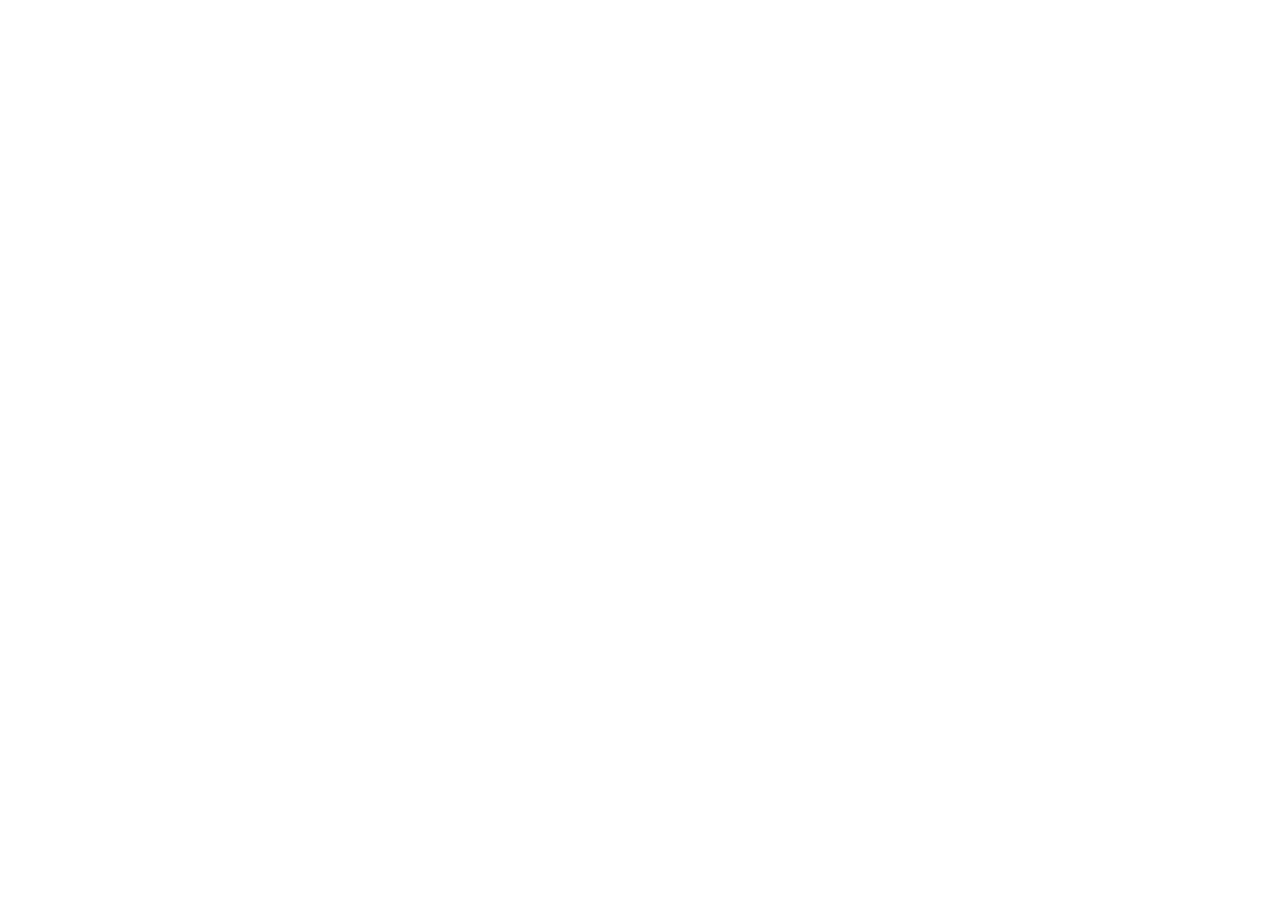
==== commit 283961c0: "Redirect legacy proposal pages to public Netlify sites" ====
--- a/bithumb/index.html
+++ b/bithumb/index.html
@@ -1,3 +1,13 @@
-<!doctype html><html lang="ko"><head><meta charset="UTF-8"/><meta name="viewport" content="width=device-width, initial-scale=1.0"/><meta name="theme-color" content="#ff6c00"/><meta name="description" content="빗썸 AI 활용 토큰 트레이딩 챌린지 가칭. 2주 실습, 2주 실전 토큰 트레이딩, 1주 정리로 판단 과정을 기록합니다."/><link rel="preconnect" href="https://files.manuscdn.com" crossorigin/><title>빗썸 AI 활용 토큰 트레이딩 챌린지 | 빗썸 제안용</title>  <script type="module" crossorigin src="./assets/index-C8w4jBC6.js"></script>
-  <link rel="stylesheet" crossorigin href="./assets/index-D1A3iehz.css">
-</head><body><div id="root"></div></body></html>
+<!doctype html>
+<html lang="ko">
+  <head>
+    <meta charset="UTF-8" />
+    <meta name="viewport" content="width=device-width, initial-scale=1" />
+    <meta name="robots" content="noindex,nofollow,noarchive" />
+    <link rel="canonical" href="https://bithumb-ai-skillup.netlify.app/" />
+    <meta http-equiv="refresh" content="0;url=https://bithumb-ai-skillup.netlify.app/" />
+    <title>페이지 이동</title>
+    <script>location.replace("https://bithumb-ai-skillup.netlify.app/");</script>
+  </head>
+  <body><p><a href="https://bithumb-ai-skillup.netlify.app/">새 빗썸용 페이지로 이동</a></p></body>
+</html>
